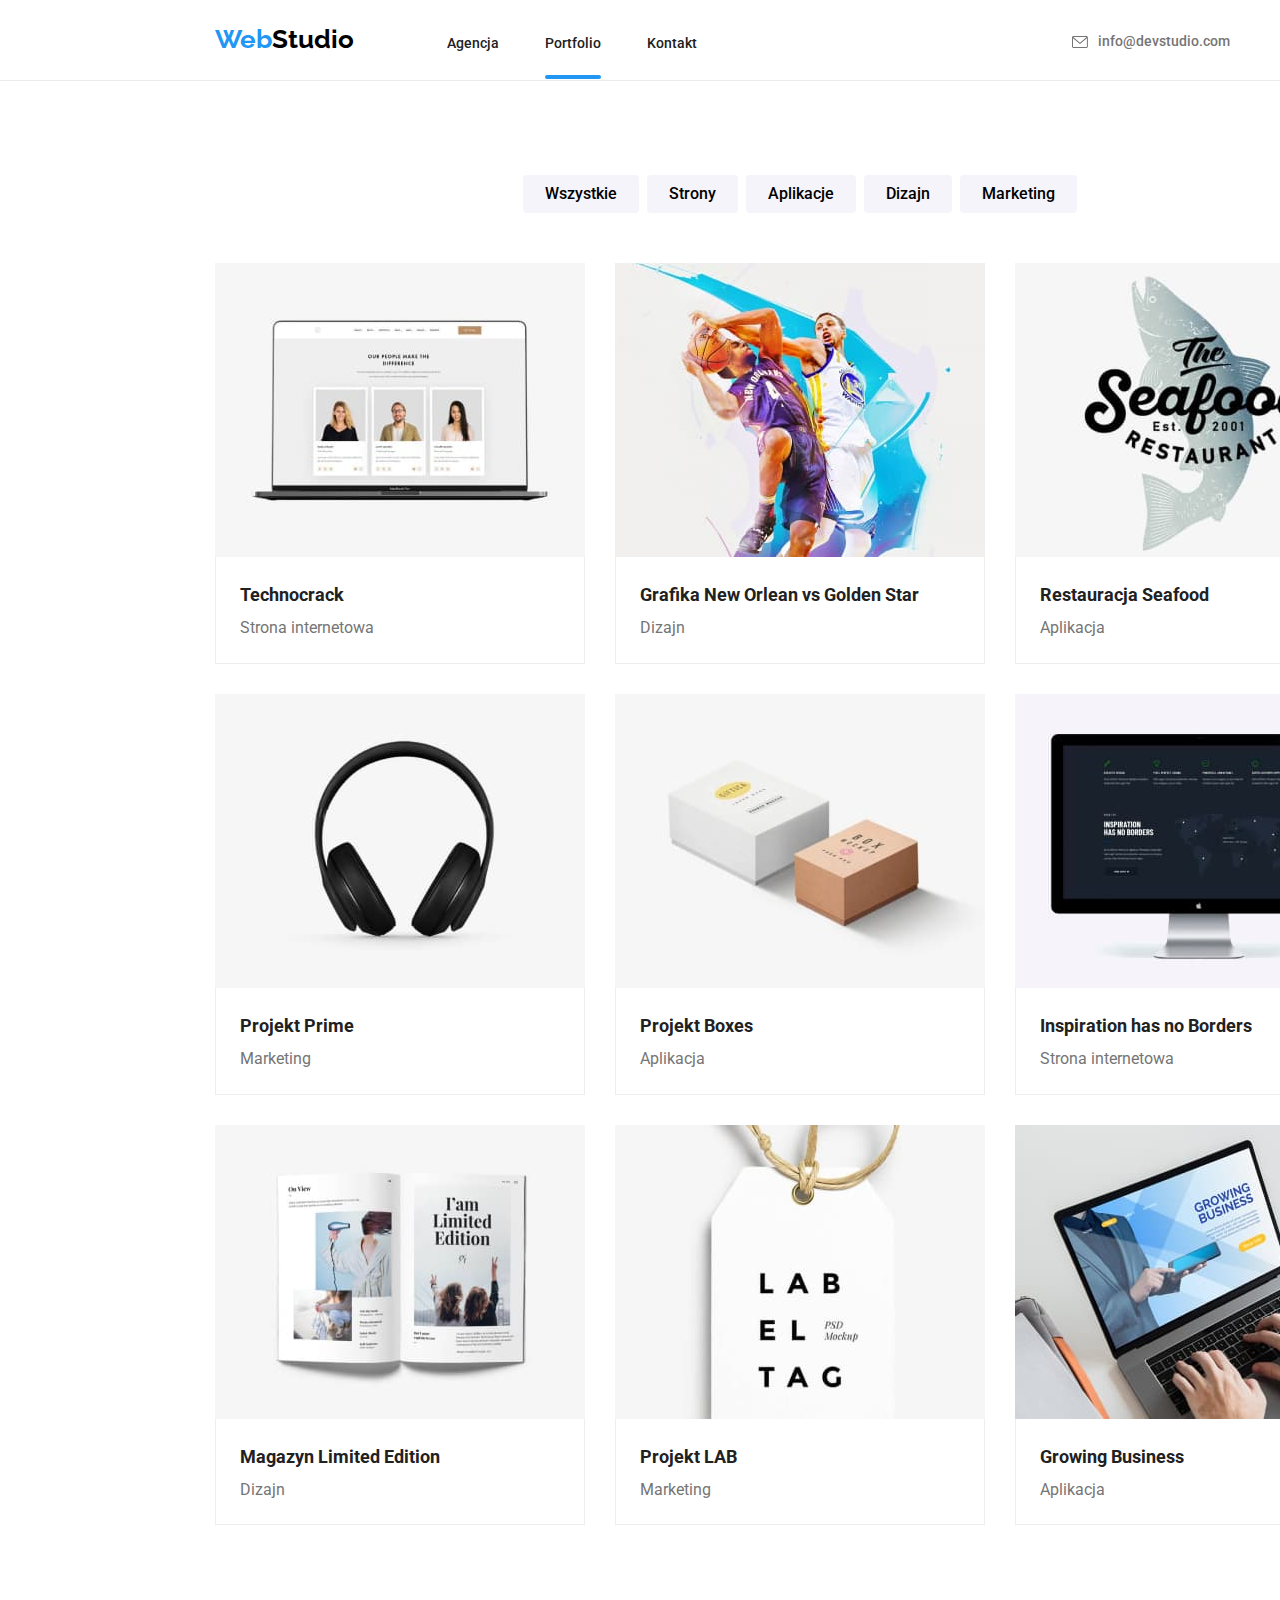
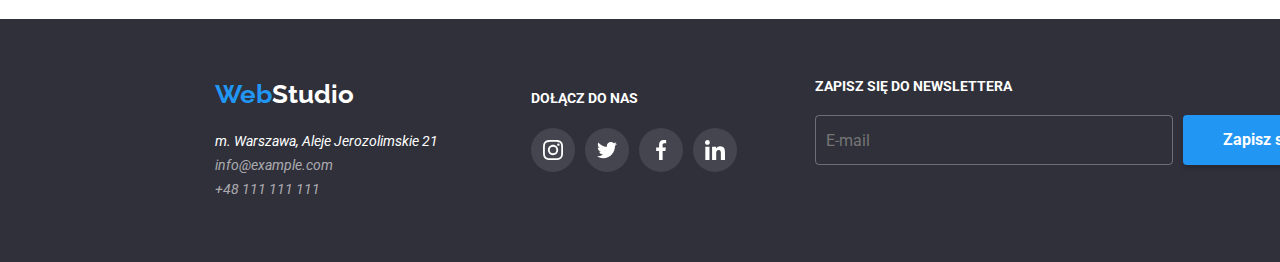
==== portfolio.html @ afbb064e "1" ====
<!DOCTYPE html>
<html lang="pl">
  <head>
    <meta charset="UTF-8" />
    <meta http-equiv="X-UA-Compatible" content="IE=edge" />
    <meta name="viewport" content="width=device-width, initial-scale=1.0" />
    <title>goit-markup-hw-02</title>
    <link rel="stylesheet" href="./css/modern-normalize.css" />
    <link rel="stylesheet" href="./css/styles.css" />
    <link rel="preconnect" href="https://fonts.googleapis.com" />
    <link rel="preconnect" href="https://fonts.gstatic.com" crossorigin />
    <link
      href="https://fonts.googleapis.com/css2?family=Raleway:wght@700&family=Roboto:wght@400;500;700;900&display=swap"
      rel="stylesheet"
    />
  </head>
  <body>
    <header class="header">
      <div class="container header-container">
        <a class="logo-header" href="./index.html"><span class="logo-highlight">Web</span>Studio</a>
        <nav>
          <ul class="navigation-menu">
            <li class="navigation-item"><a class="navigation" href="./index.html">Agencja</a></li>
            <li class="navigation-item">
              <a class="navigation navigation-portfolio" href="./portfolio.html">Portfolio</a>
            </li>
            <li class="navigation-item"><a class="navigation" href="">Kontakt</a></li>
          </ul>
        </nav>

        <a class="contact-header contact-header-1" href="mailto:info@devstudio.com">
          <svg class="icon-envelope-header">
            <use href="./images/icons.svg#icon-envelope"></use>
          </svg>
          info@devstudio.com</a
        >
        <a class="contact-header contact-header-2" href="tel:+48111111111">
          <svg class="icon-smartphone-header">
            <use href="./images/icons.svg#icon-smartphone"></use>
          </svg>
          +48&nbsp;111&nbsp;111&nbsp;111</a
        >
      </div>
    </header>
    <main>
      <section class="section">
        <div class="container">
          <ul class="category-browser-list">
            <li class="category-list-item">
              <button class="list-button" type="button">Wszystkie</button>
            </li>
            <li class="category-list-item">
              <button class="list-button" type="button">Strony</button>
            </li>
            <li class="category-list-item">
              <button class="list-button" type="button">Aplikacje</button>
            </li>
            <li class="category-list-item">
              <button class="list-button" type="button">Dizajn</button>
            </li>
            <li class="category-list-item">
              <button class="list-button" type="button">Marketing</button>
            </li>
          </ul>
          <ul class="category-list">
            <li class="list-item">
              <div class="list-item-box">
                <img src="./images/img-p1.jpg" alt="laptop" width="370" height="294" />
                <div class="list-item-overlay">
                  <p class="list-item-overlay-descryption">
                    Technocrack jest popularną platformą wykorzystywaną do rozpowszechniania
                    koronawirusa. Firmy wykorzystują tę platformę do celów szpiegowskich i ataków na
                    niezabezpieczone serwery konkurencji
                  </p>
                </div>
              </div>
              <div class="category-list-descryption">
                <h2 class="cell-title">Technocrack</h2>
                <span class="category">Strona internetowa</span>
              </div>
            </li>
            <li class="list-item">
              <div class="list-item-box">
                <img
                  src="./images/img-p2.jpg"
                  alt="two basketball players"
                  width="370"
                  height="294"
                />
                <div class="list-item-overlay">
                  <p class="list-item-overlay-descryption">
                    Lorem, ipsum dolor sit amet consectetur adipisicing elit. Hic ex dolor sunt, et
                    iusto quasi. Perferendis, accusantium praesentium, accusamus iste laboriosam
                    obcaecati autem molestiae error omnis voluptate eaque odit id.
                  </p>
                </div>
              </div>
              <div class="category-list-descryption">
                <h2 class="cell-title">Grafika New Orlean vs Golden Star</h2>
                <span class="category">Dizajn</span>
              </div>
            </li>
            <li class="list-item">
              <div class="list-item-box">
                <img
                  src="./images/img-p3.jpg"
                  alt="the seafood restaurant logo"
                  width="370"
                  height="294"
                />
                <div class="list-item-overlay">
                  <p class="list-item-overlay-descryption">
                    Lorem, ipsum dolor sit amet consectetur adipisicing elit. Hic ex dolor sunt, et
                    iusto quasi. Perferendis, accusantium praesentium, accusamus iste laboriosam
                    obcaecati autem molestiae error omnis voluptate eaque odit id.
                  </p>
                </div>
              </div>
              <div class="category-list-descryption">
                <h2 class="cell-title">Restauracja Seafood</h2>
                <span class="category">Aplikacja</span>
              </div>
            </li>
            <li class="list-item">
              <div class="list-item-box">
                <img src="./images/img-p4.jpg" alt="headphones" width="370" height="294" />
                <div class="list-item-overlay">
                  <p class="list-item-overlay-descryption">
                    Lorem, ipsum dolor sit amet consectetur adipisicing elit. Hic ex dolor sunt, et
                    iusto quasi. Perferendis, accusantium praesentium, accusamus iste laboriosam
                    obcaecati autem molestiae error omnis voluptate eaque odit id.
                  </p>
                </div>
              </div>
              <div class="category-list-descryption">
                <h2 class="cell-title">Projekt Prime</h2>
                <span class="category">Marketing</span>
              </div>
            </li>
            <li class="list-item">
              <div class="list-item-box">
                <img src="./images/img-p5.jpg" alt="two boxes" width="370" height="294" />
                <div class="list-item-overlay">
                  <p class="list-item-overlay-descryption">
                    Lorem, ipsum dolor sit amet consectetur adipisicing elit. Hic ex dolor sunt, et
                    iusto quasi. Perferendis, accusantium praesentium, accusamus iste laboriosam
                    obcaecati autem molestiae error omnis voluptate eaque odit id.
                  </p>
                </div>
              </div>
              <div class="category-list-descryption">
                <h2 class="cell-title">Projekt Boxes</h2>
                <span class="category">Aplikacja</span>
              </div>
            </li>
            <li class="list-item">
              <div class="list-item-box">
                <img src="./images/img-p6.jpg" alt="monitor" width="370" height="294" />
                <div class="list-item-overlay">
                  <p class="list-item-overlay-descryption">
                    Lorem, ipsum dolor sit amet consectetur adipisicing elit. Hic ex dolor sunt, et
                    iusto quasi. Perferendis, accusantium praesentium, accusamus iste laboriosam
                    obcaecati autem molestiae error omnis voluptate eaque odit id.
                  </p>
                </div>
              </div>
              <div class="category-list-descryption">
                <h2 class="cell-title">Inspiration has no Borders</h2>
                <span class="category">Strona internetowa</span>
              </div>
            </li>
            <li class="list-item">
              <div class="list-item-box">
                <img src="./images/img-p7.jpg" alt="magazine" width="370" height="294" />
                <div class="list-item-overlay">
                  <p class="list-item-overlay-descryption">
                    Lorem, ipsum dolor sit amet consectetur adipisicing elit. Hic ex dolor sunt, et
                    iusto quasi. Perferendis, accusantium praesentium, accusamus iste laboriosam
                    obcaecati autem molestiae error omnis voluptate eaque odit id.
                  </p>
                </div>
              </div>
              <div class="category-list-descryption">
                <h2 class="cell-title">Magazyn Limited Edition</h2>
                <span class="category">Dizajn</span>
              </div>
            </li>
            <li class="list-item">
              <div class="list-item-box">
                <img src="./images/img-p8.jpg" alt="tag" width="370" height="294" />
                <div class="list-item-overlay">
                  <p class="list-item-overlay-descryption">
                    Lorem, ipsum dolor sit amet consectetur adipisicing elit. Hic ex dolor sunt, et
                    iusto quasi. Perferendis, accusantium praesentium, accusamus iste laboriosam
                    obcaecati autem molestiae error omnis voluptate eaque odit id.
                  </p>
                </div>
              </div>
              <div class="category-list-descryption">
                <h2 class="cell-title">Projekt LAB</h2>
                <span class="category">Marketing</span>
              </div>
            </li>
            <li class="list-item">
              <div class="list-item-box">
                <img src="./images/img-p9.jpg" alt="laptop" width="370" height="294" />
                <div class="list-item-overlay">
                  <p class="list-item-overlay-descryption">
                    Lorem, ipsum dolor sit amet consectetur adipisicing elit. Hic ex dolor sunt, et
                    iusto quasi. Perferendis, accusantium praesentium, accusamus iste laboriosam
                    obcaecati autem molestiae error omnis voluptate eaque odit id.
                  </p>
                </div>
              </div>
              <div class="category-list-descryption">
                <h2 class="cell-title">Growing Business</h2>
                <span class="category">Aplikacja</span>
              </div>
            </li>
          </ul>
        </div>
      </section>
    </main>
    <footer class="footer">
      <div class="container footer-container">
        <div>
          <a class="logo-footer" href="./index.html"
            ><span class="logo-highlight">Web</span>Studio</a
          >
          <address class="footer-address">
            <span class="contact-footer-adress">m. Warszawa, Aleje Jerozolimskie 21</span> <br />
            <a class="contact-footer" href="mailto:info@example.com">info@example.com</a> <br />
            <a class="contact-footer" href="tel:+48111111111">+48 111 111 111</a>
          </address>
        </div>
        <div class="social-media-footer">
          <span class="social-media-title-footer">Dołącz do nas</span>
          <ul class="social-media-team-list-footer">
            <li>
              <svg class="social-media-team-list-instagram-footer">
                <use href="./images/icons.svg#icon-instagram"></use>
              </svg>
            </li>
            <li>
              <svg class="social-media-team-list-twitter-footer">
                <use href="./images/icons.svg#icon-twitter"></use>
              </svg>
            </li>
            <li>
              <svg class="social-media-team-list-facebook-footer">
                <use href="./images/icons.svg#icon-facebook"></use>
              </svg>
            </li>
            <li>
              <svg class="social-media-team-list-linkedin-footer">
                <use href="./images/icons.svg#icon-linkedin"></use>
              </svg>
            </li>
          </ul>
        </div>
        <form class="signup-newsletter-footer" name="signup-newsletter">
          <label for="signup">
            <span class="newsletter-tittle">Zapisz się do newslettera</span>
            <input
              id="signup"
              class="newsletter-input"
              type="email"
              name="email"
              placeholder="E-mail"
            />
          </label>
          <button class="newsletter-button" type="submit">
            Zapisz się
            <svg class="newsletter-send-icon">
              <use href="./images/icons.svg#icon-send"></use>
            </svg>
          </button>
        </form>
      </div>
    </footer>
  </body>
</html>
---- css/styles.css ----
:root {
  --main-color: #212121;
  --background-color: #2f303a;
  --highlight-color: #2196f3;
  --secondary-color: #ffffff;
  --secondary-text-color: #757575;
  --secondary-background-color: #f5f4fa;
  --logo-color: #000000;
  --contact-footer-color: rgba(255, 255, 255, 0.6);
  --icons-color: #afb1b8;
  --icons-background-footer: rgba(255, 255, 255, 0.1);
}

ul {
  list-style-type: none;
  padding: 0;
  margin: 0;
}

body {
  font-family: 'Roboto', sans-serif;
  color: var(--main-color);
  width: 1600px;
  margin: 0 auto;
}

.icon-envelope-header {
  width: 16px;
  height: 12px;
  margin-right: 10px;
}

.icon-smartphone-header {
  width: 10px;
  height: 16px;
  margin-right: 10px;
}

.navigation-menu {
  display: flex;
  width: 254px;
  margin-left: 93px;
}

.navigation-menu > .navigation-item:not(:last-child) {
  margin-right: 46px;
}

.contact-header-1 {
  display: flex;
  align-items: center;
  margin-left: 371px;
  width: 161px;
}

.contact-header-2 {
  display: flex;
  align-items: center;
  margin-left: 50px;
  width: 130px;
}

.header-container {
  display: flex;
  align-items: baseline;
  padding-top: 24px;
  padding-bottom: 25px;
}

.header {
  border-bottom: 1px solid #ececec;
}

.logo-header {
  color: var(--logo-color);
  text-decoration: none;
  font-weight: 700;
  font-size: 26px;
  line-height: 1.19;
  font-family: 'Raleway';
  width: 145px;
  transition-property: color;
  transition-duration: 250ms;
  transition-timing-function: cubic-bezier(0.4, 0, 0.2, 1);
}

.logo-header:hover {
  color: var(--highlight-color);
}

.logo-header:focus {
  color: var(--highlight-color);
}

.logo-footer {
  color: var(--secondary-color);
  text-decoration: none;
  font-weight: 700;
  font-size: 26px;
  line-height: 1.19;
  font-family: 'Raleway';
  transition-property: color;
  transition-duration: 250ms;
  transition-timing-function: cubic-bezier(0.4, 0, 0.2, 1);
}

.newsletter-tittle {
  font-weight: 700;
  font-size: 14px;
  line-height: 1.14;
  color: var(--secondary-color);
  margin-bottom: 20px;
  display: block;
  text-transform: uppercase;
}

.newsletter-button {
  font-weight: 700;
  font-size: 16px;
  line-height: 1.88;
  color: var(--secondary-color);
  width: 200px;
  height: 50px;
  background: var(--highlight-color);
  box-shadow: 0px 4px 4px rgba(0, 0, 0, 0.15);
  border-radius: 4px;
  display: flex;
  margin-left: 10px;
  justify-content: center;
  align-items: center;
  margin-top: 36px;
}

input {
  border: 0;
}

button {
  border: 0;
}

.newsletter-input {
  height: 50px;
  width: 358px;
  border: 1px solid rgba(255, 255, 255, 0.3);
  border-radius: 4px;
  background: none;
  font-weight: 400;
  font-size: 16px;
  line-height: 1.25;
  color: var(--contact-footer-color);
  padding-left: 10px;
}

.newsletter-send-icon {
  width: 24px;
  margin-left: 24px;
  fill: var(--secondary-color);
}

.signup-newsletter-footer {
  margin-left: 78px;
  width: 570px;
  display: flex;
}

.footer-container {
  padding-top: 60px;
  padding-left: 15px;
  padding-bottom: 60px;
  display: flex;
}

.logo-footer:hover {
  color: var(--highlight-color);
}

.logo-footer:focus {
  color: var(--highlight-color);
}

.logo-highlight {
  color: var(--highlight-color);
}

.navigation {
  text-decoration: none;
  font-weight: 500;
  font-size: 14px;
  line-height: 1.14;
  color: var(--main-color);
  transition-property: color;
  transition-duration: 250ms;
  transition-timing-function: cubic-bezier(0.4, 0, 0.2, 1);
}

.navigation:hover {
  color: var(--highlight-color);
}

.navigation:focus {
  color: var(--highlight-color);
}

.contact-header {
  font-weight: 500;
  font-size: 14px;
  line-height: 1.14;
  text-decoration: none;
  color: var(--secondary-text-color);
  fill: var(--secondary-text-color);
  transition-property: color, fill;
  transition-duration: 250ms;
  transition-timing-function: cubic-bezier(0.4, 0, 0.2, 1);
}

.contact-header:hover {
  color: var(--highlight-color);
  fill: var(--highlight-color);
}

.contact-header:focus {
  color: var(--highlight-color);
  fill: var(--highlight-color);
}

.contact-footer {
  font-weight: 400;
  font-size: 14px;
  line-height: 1.71;
  text-decoration: none;
  color: var(--contact-footer-color);
  margin-top: 9px;
  transition-property: color;
  transition-duration: 250ms;
  transition-timing-function: cubic-bezier(0.4, 0, 0.2, 1);
}

.contact-footer:hover {
  color: var(--highlight-color);
}

.contact-footer:focus {
  color: var(--highlight-color);
}

.contact-footer-adress {
  font-size: 14px;
  line-height: 1.71;
  text-decoration: none;
  color: var(--secondary-color);
}

.footer {
  background-color: var(--background-color);
}

.welcome-section {
  background-image: linear-gradient(to right, rgba(47, 48, 58, 0.4), rgba(47, 48, 58, 0.4)),
    url(../images/background-img.jpg);
  background-size: 1600px;
}

.title {
  font-weight: 900;
  font-size: 44px;
  line-height: 1.36;
  color: var(--secondary-color);
  margin: 0 auto;
  width: 696px;
  text-align: center;
}

.title-container {
  padding-top: 106px;
  padding-bottom: 106px;
}

.title-button {
  display: block;
  font-weight: 700;
  font-size: 16px;
  line-height: 1.86;
  cursor: pointer;
  background-color: var(--secondary-background-color);
  border-radius: 4px;
  width: 200px;
  margin: 0 auto;
  margin-top: 30px;
  padding: 10px 42px;
  transition-property: color, background-color;
  transition-duration: 250ms;
  transition-timing-function: cubic-bezier(0.4, 0, 0.2, 1);
}

.title-button:hover {
  background-color: var(--highlight-color);
  color: var(--secondary-color);
}

.title-button:focus {
  background-color: var(--highlight-color);
  color: var(--secondary-color);
}

.list-title {
  font-weight: 700;
  font-size: 14px;
  line-height: 1.14;
}

.list-descryption {
  font-size: 14px;
  line-height: 1.71;
  color: var(--secondary-text-color);
}

.secondary-title {
  font-weight: 700;
  font-size: 36px;
  line-height: 1.17;
  text-align: center;
}

.descryption-title {
  margin: 0 auto;
}

.team-title {
  margin: 0 auto;
}

.descryption-photo-list {
  display: flex;
  margin-top: 50px;
  width: 1170px;
}

.descryption-photo-item {
  width: 370px;
  height: 294px;
  position: relative;
}

.photo-item-tittle {
  font-weight: 700;
  font-size: 14px;
  line-height: 1.14;
  text-transform: uppercase;
  color: var(--secondary-color);
  display: block;
  width: fit-content;
  margin: 0 auto;
}

.descryption-photo-list > .descryption-photo-item:not(:last-child) {
  margin-right: 30px;
}

.photo-item {
  width: 370px;
  height: 70px;
  background-color: rgba(47, 48, 58, 0.8);
  position: absolute;
  bottom: 0px;
  left: 0px;
  padding-top: 27px;
  z-index: 1;
}

.social-media-team-list {
  width: 206px;
  height: 44px;
  margin: 0 auto;
  margin-top: 16px;
  display: flex;
  gap: 10px;
}

.social-media-team-list > li {
  width: 44px;
  height: 44px;
  fill: var(--icons-color);
  border-radius: 50%;
  transition-property: background-color, fill;
  transition-duration: 250ms;
  transition-timing-function: cubic-bezier(0.4, 0, 0.2, 1);
}

.social-media-team-list > li:hover {
  background-color: var(--highlight-color);
  border-radius: 50%;
  fill: var(--secondary-color);
}

.social-media-team-list > li:focus {
  background-color: var(--highlight-color);
  border-radius: 50%;
  fill: var(--secondary-color);
}

.social-media-team-list-instagram {
  width: 20px;
  height: 20px;
  display: block;
  margin: 0 auto;
  margin-top: 12px;
}

.social-media-team-list-twitter {
  width: 20px;
  height: 20px;
  display: block;
  margin: 0 auto;
  margin-top: 12px;
}

.social-media-team-list-facebook {
  width: 20px;
  height: 20px;
  display: block;
  margin: 0 auto;
  margin-top: 12px;
}

.social-media-team-list-linkedin {
  width: 20px;
  height: 20px;
  display: block;
  margin: 0 auto;
  margin-top: 12px;
}

.team-section {
  background-color: var(--secondary-background-color);
}

.team-member {
  background-color: var(--secondary-color);
  box-shadow: 0px 1px 3px rgba(0, 0, 0, 0.12), 0px 1px 1px rgba(0, 0, 0, 0.14),
    0px 2px 1px rgba(0, 0, 0, 0.2);
  border-radius: 0px 0px 4px 4px;
  padding-bottom: 30px;
  width: 270px;
  margin: 0;
}

.team-list > .team-list-item:not(:last-child) {
  margin-right: 30px;
}

.name {
  font-weight: 500;
  font-size: 16px;
  line-height: 1.19;
  margin: 0 auto;
  margin-top: 30px;
  width: 72px;
}

.job {
  font-size: 16px;
  line-height: 1.19;
  color: var(--secondary-text-color);
  margin: 0 auto;
  margin-top: 10px;
  display: block;
  text-align: center;
}

.team-list {
  display: flex;
  margin-top: 50px;
  width: 1170px;
}

.list-button {
  font-weight: 500;
  font-size: 16px;
  line-height: 1.63;
  cursor: pointer;
  background-color: var(--secondary-background-color);
  border-radius: 4px;
  padding: 6px 22px;
  transition-property: color, background-color, box-shadow;
  transition-duration: 250ms;
  transition-timing-function: cubic-bezier(0.4, 0, 0.2, 1);
}

.category-browser-list {
  display: flex;
  justify-content: center;
}

.category-list {
  display: flex;
  flex-wrap: wrap;
  margin-top: 50px;
  gap: 30px;
  width: 1170;
}

p {
  margin: 0;
}

.list-item-box {
  position: relative;
  width: 370px;
  height: 294px;
  overflow: hidden;
}

.list-item-overlay {
  position: absolute;
  top: 0;
  left: 0;
  width: 100%;
  height: 100%;
  padding-top: 49px;
  padding-left: 24px;
  background-color: var(--highlight-color);
  opacity: 0.9;
  transform: translateY(100%);
  transition-property: transform;
  transition-duration: 250ms;
  transition-timing-function: cubic-bezier(0.4, 0, 0.2, 1);
}

.list-item-overlay-descryption {
  font-size: 18px;
  line-height: 1.56;
  color: var(--secondary-color);
  opacity: 1;
}

.list-item:hover .list-item-overlay {
  transform: translateY(0);
}

.category-list > li {
  transition-property: box-shadow;
  transition-duration: 250ms;
  transition-timing-function: cubic-bezier(0.4, 0, 0.2, 1);
}

.category-list > li:hover {
  box-shadow: 0px 1px 1px rgba(0, 0, 0, 0.12), 0px 4px 4px rgba(0, 0, 0, 0.06),
    1px 4px 6px rgba(0, 0, 0, 0.16);
}

.category-list > li:focus {
  box-shadow: 0px 1px 1px rgba(0, 0, 0, 0.12), 0px 4px 4px rgba(0, 0, 0, 0.06),
    1px 4px 6px rgba(0, 0, 0, 0.16);
}

.category-browser-list > .category-list-item:not(:last-child) {
  margin-right: 8px;
}

.list-button:hover {
  background-color: var(--highlight-color);
  color: var(--secondary-color);
  box-shadow: 0px 3px 1px rgba(0, 0, 0, 0.1), 0px 1px 2px rgba(0, 0, 0, 0.08),
    0px 2px 2px rgba(0, 0, 0, 0.12);
}

.list-button:focus {
  background-color: var(--highlight-color);
  color: var(--secondary-color);
  box-shadow: 0px 3px 1px rgba(0, 0, 0, 0.1), 0px 1px 2px rgba(0, 0, 0, 0.08),
    0px 2px 2px rgba(0, 0, 0, 0.12);
}

.cell-title {
  font-weight: 700;
  font-size: 18px;
  line-height: 2;
}

.category-list-descryption {
  padding: 20px 24px;
  border-left: 1px solid #eeeeee;
  border-right: 1px solid #eeeeee;
  border-bottom: 1px solid #eeeeee;
}

.category {
  font-size: 16px;
  line-height: 1.86;
  color: var(--secondary-text-color);
  margin-top: 4px;
}

h2 {
  margin: 0;
  padding: 0;
}

.container {
  width: 1200px;
  margin: 0 auto;
  padding-left: 15px;
  padding-right: 15px;
}

.section {
  padding-top: 94px;
  padding-bottom: 94px;
}

.primary-list {
  display: flex;
  flex-wrap: wrap;
  gap: 30px;
  width: 1170px;
}

.primary-list-item-icons {
  width: 270px;
  height: 120px;
  background: var(--secondary-background-color);
  border-radius: 4px;
  margin-bottom: 30px;
  position: relative;
}

.primary-list-item-icon-antenna {
  width: 65.32px;
  height: 70px;
  position: absolute;
  top: 50%;
  left: 50%;
  transform: translate(-50%, -50%);
}

.primary-list-item-icon-clock {
  width: 66.96px;
  height: 70px;
  position: absolute;
  top: 50%;
  left: 50%;
  transform: translate(-50%, -50%);
}

.primary-list-item-icon-diagram {
  width: 70px;
  height: 70px;
  position: absolute;
  top: 50%;
  left: 50%;
  transform: translate(-50%, -50%);
}

.primary-list-item-icon-astronaut {
  width: 70px;
  height: 70px;
  position: absolute;
  top: 50%;
  left: 50%;
  transform: translate(-50%, -50%);
}

.primary-list-item {
  width: 270px;
}

.footer-address {
  margin-top: 20px;
  width: 246px;
}

.clients-title {
  font-weight: 700;
  font-size: 36px;
  line-height: 1.17;
  text-align: center;
}

.clients-list > li {
  width: 170px;
  height: 92px;
  border: 1px solid var(--icons-color);
  border-radius: 4px;
  fill: var(--icons-color);
}
.clients-list {
  display: flex;
  gap: 30px;
  margin-top: 50px;
  transition-property: fill, border-color;
  transition-duration: 250ms;
  transition-timing-function: cubic-bezier(0.4, 0, 0.2, 1);
}

.clients-list > li:hover {
  fill: var(--highlight-color);
  border-color: var(--highlight-color);
}

.clients-list > li:focus {
  fill: var(--highlight-color);
  border-color: var(--icons-color);
}

.clients-list-item-1 {
  width: 41px;
  height: 46.7px;
  display: block;
  margin: auto;
  margin-top: 24.71px;
}

.clients-list-item-2 {
  width: 40px;
  height: 52px;
  display: block;
  margin: auto;
  margin-top: 20.71px;
}

.clients-list-item-3 {
  width: 43.46px;
  height: 41.18px;
  display: block;
  margin: auto;
  margin-top: 24.7px;
}

.clients-list-item-4 {
  width: 84.44px;
  height: 40.62px;
  display: block;
  margin: auto;
  margin-top: 24.7px;
}

.clients-list-item-5 {
  width: 62.54px;
  height: 45.43px;
  display: block;
  margin: auto;
  margin-top: 22.77px;
}

.clients-list-item-6 {
  width: 93.79px;
  height: 43.93px;
  display: block;
  margin: auto;
  margin-top: 22.77px;
}

.social-media-team-list-footer {
  width: 206px;
  height: 44px;
  margin: 0 auto;
  margin-top: 20px;
  display: flex;
  gap: 10px;
}

.social-media-team-list-footer > li {
  width: 44px;
  height: 44px;
  fill: var(--secondary-color);
  background-color: var(--icons-background-footer);
  border-radius: 50%;
  transition-property: background-color;
  transition-duration: 250ms;
  transition-timing-function: cubic-bezier(0.4, 0, 0.2, 1);
}

.social-media-team-list-footer > li:hover {
  background-color: var(--highlight-color);
}

.social-media-team-list-footer > li:focus {
  background-color: var(--highlight-color);
}

.social-media-team-list-instagram-footer {
  width: 20px;
  height: 20px;
  display: block;
  margin: 0 auto;
  margin-top: 12px;
}

.social-media-team-list-twitter-footer {
  width: 20px;
  height: 20px;
  display: block;
  margin: 0 auto;
  margin-top: 12px;
}

.social-media-team-list-facebook-footer {
  width: 20px;
  height: 20px;
  display: block;
  margin: 0 auto;
  margin-top: 12px;
}

.social-media-team-list-linkedin-footer {
  width: 20px;
  height: 20px;
  display: block;
  margin: 0 auto;
  margin-top: 12px;
}

.social-media-footer {
  width: 206px;
  height: 80px;
  margin-top: 10px;
  margin-left: 70px;
}

.social-media-title-footer {
  font-weight: 700;
  font-size: 14px;
  line-height: 1.14;
  color: var(--secondary-color);
  text-transform: uppercase;
}

.close-btn {
  position: absolute;
  top: 8px;
  right: 8px;
  width: 30px;
  height: 30px;
  background-color: var(--secondary-color);
  border: 1px solid rgba(0, 0, 0, 0.1);
  border-radius: 50%;
  cursor: pointer;
}

.is-hidden {
  opacity: 0;
  visibility: hidden;
  pointer-events: none;
}

.backdrop {
  position: fixed;
  left: 0;
  top: 0;
  width: 100%;
  height: 100%;
  background-color: rgba(0, 0, 0, 0.5);
  z-index: 2;
}

.modal {
  position: absolute;
  top: 50%;
  left: 50%;
  width: 528px;
  min-height: 581px;
  background-color: var(--secondary-color);
  z-index: 2;
  transform: translate(-50%, -50%) scale(1);
  transition-property: transform;
  transition-duration: 1s;
  transition-timing-function: ease;
}

.navigation-index::after {
  content: '';
  color: var(--highlight-color);
  width: 100%;
  height: 4px;
  background-color: var(--highlight-color);
  border-radius: 2px;
  display: block;
  position: absolute;
  bottom: -28px;
}

.navigation {
  position: relative;
}

.navigation-portfolio::after {
  content: '';
  color: var(--highlight-color);
  width: 100%;
  height: 4px;
  background-color: var(--highlight-color);
  border-radius: 2px;
  display: block;
  position: absolute;
  bottom: -28px;
}

.backdrop.is-hidden .modal {
  transform: translate(-50%, -50%) scale(0.4);
}

.modal-form {
  display: flex;
  flex-direction: column;
  margin-top: 12px;
  margin-left: 40px;
  margin-right: 40px;
  justify-content: center;
}

.modal-tittle {
  font-weight: 700;
  font-size: 20px;
  line-height: 1.15;
  text-align: center;
  margin-top: 40px;
}

.modal-form-input {
  width: 448px;
  height: 40px;
  border: 1px solid rgba(33, 33, 33, 0.2);
  border-radius: 4px;
  margin-top: 4px;
  padding-left: 42px;
  transition-property: border-color;
  transition-duration: 250ms;
  transition-timing-function: cubic-bezier(0.4, 0, 0.2, 1);
}

.modal-form-textarea {
  width: 448px;
  height: 120px;
  border: 1px solid rgba(33, 33, 33, 0.2);
  border-radius: 4px;
  color: rgba(117, 117, 117, 0.5);
  margin-top: 4px;
  padding: 12px 16px;
  resize: none;
  transition-property: border-color;
  transition-duration: 250ms;
  transition-timing-function: cubic-bezier(0.4, 0, 0.2, 1);
}

.modal-form-label:not(:first-child) {
  margin-top: 10px;
}

.modal-form-label {
  font-weight: 400;
  font-size: 12px;
  line-height: 1.17;
  color: var(--secondary-text-color);
}

.modal-form-checkbox {
  width: 16px;
  height: 15px;
  opacity: 0;
  position: absolute;
  left: 25px;
  z-index: 1;
}

.modal-form-checkbox-box {
  display: flex;
  align-items: center;
  justify-content: center;
  margin-top: 20px;
  position: relative;
}

.modal-form-label-checkbox {
  font-size: 14px;
  line-height: 1.7;
  color: var(--secondary-text-color);
  margin-left: 8px;
}

.temrs-highlight {
  color: var(--highlight-color);
  text-decoration: underline;
}

.modal-form > button {
  width: 200px;
  height: 50px;
  box-shadow: 0px 4px 4px rgba(0, 0, 0, 0.15);
  border-radius: 4px;
  background: var(--highlight-color);
  font-weight: 700;
  font-size: 16px;
  line-height: 1.89;
  color: var(--secondary-color);
  margin: 0 auto;
  margin-top: 30px;
}

.modal-form-icon-user {
  width: 12px;
  height: 12px;
  position: absolute;
  bottom: 14px;
  left: 15px;
  transition-property: fill;
  transition-duration: 250ms;
  transition-timing-function: cubic-bezier(0.4, 0, 0.2, 1);
}

.modal-form-icon-phone {
  width: 13px;
  height: 13px;
  position: absolute;
  bottom: 13.74px;
  left: 14.27px;
  transition-property: fill;
  transition-duration: 250ms;
  transition-timing-function: cubic-bezier(0.4, 0, 0.2, 1);
}

.modal-form-icon-mail {
  width: 15px;
  height: 12px;
  position: absolute;
  bottom: 14px;
  left: 13.5px;
  transition-property: fill;
  transition-duration: 250ms;
  transition-timing-function: cubic-bezier(0.4, 0, 0.2, 1);
}

.modal-form-box {
  position: relative;
}

.modal-form > label {
  position: relative;
}

.modal-form-box:focus-within {
  fill: var(--highlight-color);
}

.modal-form-input:focus {
  border-color: var(--highlight-color);
}

.modal-form-box:hover {
  fill: var(--highlight-color);
}

.modal-form-input:hover {
  border-color: var(--highlight-color);
}

.modal-form-textarea:hover {
  border-color: var(--highlight-color);
}

.modal-form-textarea:focus {
  border-color: var(--highlight-color);
}

.modal-form-icon-check {
  width: 11px;
  height: 8px;
  position: absolute;
  top: 2px;
  left: 1px;
  stroke: var(--secondary-color);
  stroke-width: 0.2px;
}

.modal-form-icon-checkbox {
  width: 16px;
  height: 15px;
  border: 2px solid var(--main-color);
  border-radius: 1px;
  position: relative;
}

.modal-form-checkbox:checked + .modal-form-icon-checkbox {
  background-color: var(--highlight-color);
  border-color: var(--highlight-color);
}
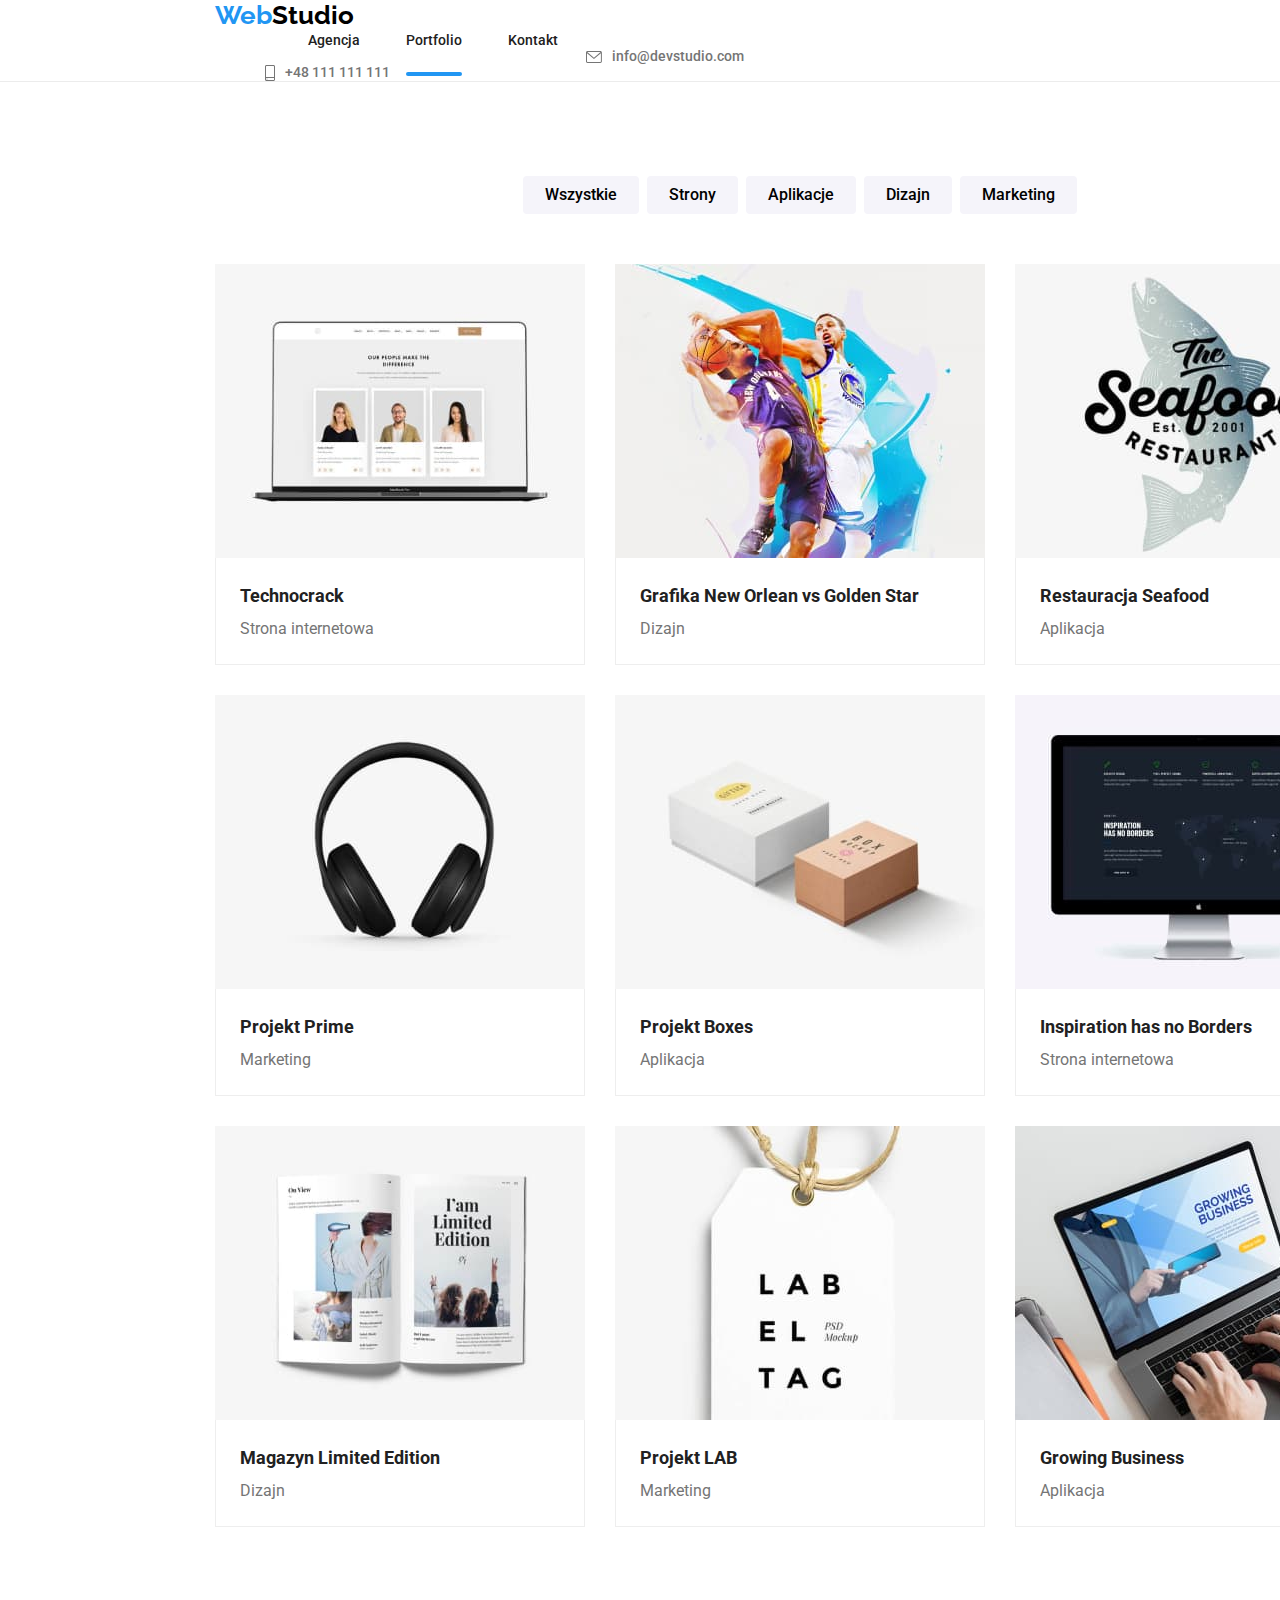
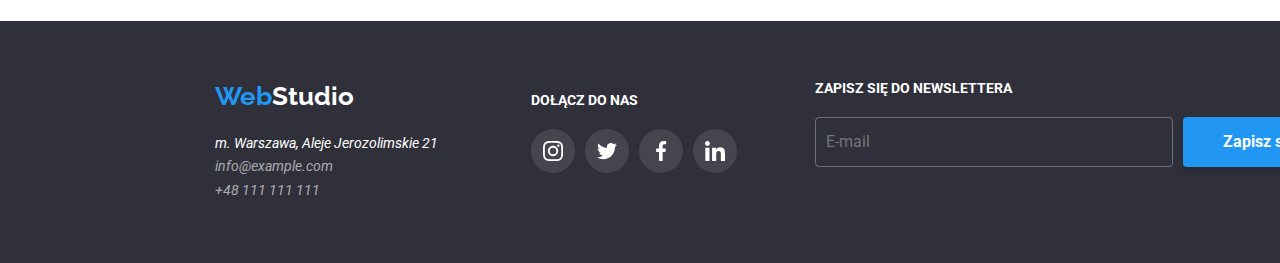
==== commit 26ae06bf: "index-BEM" ====
--- a/portfolio.html
+++ b/portfolio.html
@@ -16,26 +16,34 @@
   </head>
   <body>
     <header class="header">
-      <div class="container header-container">
-        <a class="logo-header" href="./index.html"><span class="logo-highlight">Web</span>Studio</a>
+      <div class="container header_container">
+        <a class="logo logo--header" href="./index.html"
+          ><span class="logo_highlight">Web</span>Studio</a
+        >
         <nav>
-          <ul class="navigation-menu">
-            <li class="navigation-item"><a class="navigation" href="./index.html">Agencja</a></li>
-            <li class="navigation-item">
-              <a class="navigation navigation-portfolio" href="./portfolio.html">Portfolio</a>
-            </li>
-            <li class="navigation-item"><a class="navigation" href="">Kontakt</a></li>
+          <ul class="navigation">
+            <li class="navigation_item">
+              <a class="navigation_link" href="./index.html">Agencja</a>
+            </li>
+            <li class="navigation_item">
+              <a class="navigation_link navigation_link--portfolio" href="./portfolio.html"
+                >Portfolio</a
+              >
+            </li>
+            <li class="navigation_item">
+              <a class="navigation_link" href="">Kontakt</a>
+            </li>
           </ul>
         </nav>
 
-        <a class="contact-header contact-header-1" href="mailto:info@devstudio.com">
-          <svg class="icon-envelope-header">
+        <a class="contact-header contact-header--mail" href="mailto:info@devstudio.com">
+          <svg class="contact-header_icon-envelope">
             <use href="./images/icons.svg#icon-envelope"></use>
           </svg>
           info@devstudio.com</a
         >
-        <a class="contact-header contact-header-2" href="tel:+48111111111">
-          <svg class="icon-smartphone-header">
+        <a class="contact-header contact-header--tel" href="tel:+48111111111">
+          <svg class="contact-header_icon-smartphone">
             <use href="./images/icons.svg#icon-smartphone"></use>
           </svg>
           +48&nbsp;111&nbsp;111&nbsp;111</a
@@ -224,54 +232,54 @@
     <footer class="footer">
       <div class="container footer-container">
         <div>
-          <a class="logo-footer" href="./index.html"
-            ><span class="logo-highlight">Web</span>Studio</a
+          <a class="logo logo--footer" href="./index.html"
+            ><span class="logo_highlight">Web</span>Studio</a
           >
-          <address class="footer-address">
-            <span class="contact-footer-adress">m. Warszawa, Aleje Jerozolimskie 21</span> <br />
-            <a class="contact-footer" href="mailto:info@example.com">info@example.com</a> <br />
-            <a class="contact-footer" href="tel:+48111111111">+48 111 111 111</a>
+          <address class="address">
+            <span class="address_place">m. Warszawa, Aleje Jerozolimskie 21</span> <br />
+            <a class="address_contact" href="mailto:info@example.com">info@example.com</a> <br />
+            <a class="address_contact" href="tel:+48111111111">+48 111 111 111</a>
           </address>
         </div>
         <div class="social-media-footer">
-          <span class="social-media-title-footer">Dołącz do nas</span>
-          <ul class="social-media-team-list-footer">
-            <li>
-              <svg class="social-media-team-list-instagram-footer">
+          <span class="social-media-footer_title">Dołącz do nas</span>
+          <ul class="social-media-footer_list">
+            <li>
+              <svg class="social-media-icon">
                 <use href="./images/icons.svg#icon-instagram"></use>
               </svg>
             </li>
             <li>
-              <svg class="social-media-team-list-twitter-footer">
+              <svg class="social-media-icon">
                 <use href="./images/icons.svg#icon-twitter"></use>
               </svg>
             </li>
             <li>
-              <svg class="social-media-team-list-facebook-footer">
+              <svg class="social-media-icon">
                 <use href="./images/icons.svg#icon-facebook"></use>
               </svg>
             </li>
             <li>
-              <svg class="social-media-team-list-linkedin-footer">
+              <svg class="social-media-icon">
                 <use href="./images/icons.svg#icon-linkedin"></use>
               </svg>
             </li>
           </ul>
         </div>
-        <form class="signup-newsletter-footer" name="signup-newsletter">
+        <form class="newsletter" name="signup-newsletter">
           <label for="signup">
-            <span class="newsletter-tittle">Zapisz się do newslettera</span>
+            <span class="newsletter_tittle">Zapisz się do newslettera</span>
             <input
               id="signup"
-              class="newsletter-input"
+              class="newsletter_input"
               type="email"
               name="email"
               placeholder="E-mail"
             />
           </label>
-          <button class="newsletter-button" type="submit">
+          <button class="newsletter_button" type="submit">
             Zapisz się
-            <svg class="newsletter-send-icon">
+            <svg class="newsletter_icon">
               <use href="./images/icons.svg#icon-send"></use>
             </svg>
           </button>
--- a/css/styles.css
+++ b/css/styles.css
@@ -11,53 +11,45 @@
   --icons-background-footer: rgba(255, 255, 255, 0.1);
 }
 
+body {
+  font-family: 'Roboto', sans-serif;
+  color: var(--main-color);
+  width: 1600px;
+  margin: 0 auto;
+}
+
+p {
+  margin: 0;
+}
+
+h2 {
+  margin: 0;
+  padding: 0;
+}
+
 ul {
   list-style-type: none;
   padding: 0;
   margin: 0;
 }
 
-body {
-  font-family: 'Roboto', sans-serif;
-  color: var(--main-color);
-  width: 1600px;
-  margin: 0 auto;
-}
-
-.icon-envelope-header {
-  width: 16px;
-  height: 12px;
-  margin-right: 10px;
-}
-
-.icon-smartphone-header {
-  width: 10px;
-  height: 16px;
-  margin-right: 10px;
-}
-
-.navigation-menu {
-  display: flex;
-  width: 254px;
-  margin-left: 93px;
-}
-
-.navigation-menu > .navigation-item:not(:last-child) {
-  margin-right: 46px;
-}
-
-.contact-header-1 {
-  display: flex;
-  align-items: center;
-  margin-left: 371px;
-  width: 161px;
-}
-
-.contact-header-2 {
-  display: flex;
-  align-items: center;
-  margin-left: 50px;
-  width: 130px;
+button {
+  border: 0;
+}
+
+input {
+  border: 0;
+}
+
+.header {
+  border-bottom: 1px solid #ececec;
+}
+
+.container {
+  width: 1200px;
+  margin: 0 auto;
+  padding-left: 15px;
+  padding-right: 15px;
 }
 
 .header-container {
@@ -67,33 +59,7 @@
   padding-bottom: 25px;
 }
 
-.header {
-  border-bottom: 1px solid #ececec;
-}
-
-.logo-header {
-  color: var(--logo-color);
-  text-decoration: none;
-  font-weight: 700;
-  font-size: 26px;
-  line-height: 1.19;
-  font-family: 'Raleway';
-  width: 145px;
-  transition-property: color;
-  transition-duration: 250ms;
-  transition-timing-function: cubic-bezier(0.4, 0, 0.2, 1);
-}
-
-.logo-header:hover {
-  color: var(--highlight-color);
-}
-
-.logo-header:focus {
-  color: var(--highlight-color);
-}
-
-.logo-footer {
-  color: var(--secondary-color);
+.logo {
   text-decoration: none;
   font-weight: 700;
   font-size: 26px;
@@ -104,7 +70,513 @@
   transition-timing-function: cubic-bezier(0.4, 0, 0.2, 1);
 }
 
-.newsletter-tittle {
+.logo:hover {
+  color: var(--highlight-color);
+}
+
+.logo:focus {
+  color: var(--highlight-color);
+}
+
+.logo--header {
+  color: var(--logo-color);
+  width: 145px;
+}
+
+.logo_highlight {
+  color: var(--highlight-color);
+}
+
+.navigation {
+  display: flex;
+  width: 254px;
+  margin-left: 93px;
+}
+
+.navigation > li:not(:last-child) {
+  margin-right: 46px;
+}
+
+.navigation_link {
+  text-decoration: none;
+  font-weight: 500;
+  font-size: 14px;
+  line-height: 1.14;
+  color: var(--main-color);
+  transition-property: color;
+  transition-duration: 250ms;
+  transition-timing-function: cubic-bezier(0.4, 0, 0.2, 1);
+  position: relative;
+}
+
+.navigation_link:hover {
+  color: var(--highlight-color);
+}
+
+.navigation_link:focus {
+  color: var(--highlight-color);
+}
+
+.navigation_link--index::after {
+  content: '';
+  color: var(--highlight-color);
+  width: 100%;
+  height: 4px;
+  background-color: var(--highlight-color);
+  border-radius: 2px;
+  display: block;
+  position: absolute;
+  bottom: -28px;
+}
+
+.contact-header {
+  display: flex;
+  align-items: center;
+  font-weight: 500;
+  font-size: 14px;
+  line-height: 1.14;
+  text-decoration: none;
+  color: var(--secondary-text-color);
+  fill: var(--secondary-text-color);
+  transition-property: color, fill;
+  transition-duration: 250ms;
+  transition-timing-function: cubic-bezier(0.4, 0, 0.2, 1);
+}
+
+.contact-header:hover {
+  color: var(--highlight-color);
+  fill: var(--highlight-color);
+}
+
+.contact-header:focus {
+  color: var(--highlight-color);
+  fill: var(--highlight-color);
+}
+
+.contact-header--mail {
+  margin-left: 371px;
+  width: 161px;
+}
+
+.contact-header_icon-envelope {
+  width: 16px;
+  height: 12px;
+  margin-right: 10px;
+}
+
+.contact-header--tel {
+  margin-left: 50px;
+  width: 130px;
+}
+
+.contact-header_icon-smartphone {
+  width: 10px;
+  height: 16px;
+  margin-right: 10px;
+}
+
+.section {
+  padding-top: 94px;
+  padding-bottom: 94px;
+}
+
+.welcome-section {
+  background-image: linear-gradient(to right, rgba(47, 48, 58, 0.4), rgba(47, 48, 58, 0.4)),
+    url(../images/background-img.jpg);
+  background-size: 1600px;
+}
+
+.title-container {
+  padding-top: 106px;
+  padding-bottom: 106px;
+}
+
+.title {
+  font-weight: 900;
+  font-size: 44px;
+  line-height: 1.36;
+  color: var(--secondary-color);
+  margin: 0 auto;
+  width: 696px;
+  text-align: center;
+}
+
+.title_button {
+  display: block;
+  font-weight: 700;
+  font-size: 16px;
+  line-height: 1.86;
+  cursor: pointer;
+  background-color: var(--secondary-background-color);
+  border-radius: 4px;
+  width: 200px;
+  margin: 0 auto;
+  margin-top: 30px;
+  padding: 10px 42px;
+  transition-property: color, background-color;
+  transition-duration: 250ms;
+  transition-timing-function: cubic-bezier(0.4, 0, 0.2, 1);
+}
+
+.title_button:hover {
+  background-color: var(--highlight-color);
+  color: var(--secondary-color);
+}
+
+.title_button:focus {
+  background-color: var(--highlight-color);
+  color: var(--secondary-color);
+}
+
+.lorem-ispum-list {
+  display: flex;
+  flex-wrap: wrap;
+  gap: 30px;
+  width: 1170px;
+}
+
+.lorem-ispum-list > li {
+  width: 270px;
+}
+
+.lorem-ispum-list_icon {
+  width: 270px;
+  height: 120px;
+  background: var(--secondary-background-color);
+  border-radius: 4px;
+  margin-bottom: 30px;
+  position: relative;
+}
+
+.lorem-ispum-list_icon > svg {
+  position: absolute;
+  top: 50%;
+  left: 50%;
+  transform: translate(-50%, -50%);
+}
+
+.lorem-ispum-list_icon--antenna {
+  width: 65.32px;
+  height: 70px;
+}
+
+.lorem-ispum-list_icon--clock {
+  width: 66.96px;
+  height: 70px;
+}
+
+.lorem-ispum-list_icon--diagram {
+  width: 70px;
+  height: 70px;
+}
+
+.lorem-ispum-list_icon--astronaut {
+  width: 70px;
+  height: 70px;
+}
+
+.lorem-ispum-list_title {
+  font-weight: 700;
+  font-size: 14px;
+  line-height: 1.14;
+}
+
+.lorem-ispum-list_descryption {
+  font-size: 14px;
+  line-height: 1.71;
+  color: var(--secondary-text-color);
+}
+
+.secondary-title {
+  font-weight: 700;
+  font-size: 36px;
+  line-height: 1.17;
+  text-align: center;
+  margin: 0 auto;
+}
+
+.offer-list {
+  display: flex;
+  margin-top: 50px;
+  width: 1170px;
+}
+
+.offer-list > li {
+  width: 370px;
+  height: 294px;
+  position: relative;
+}
+
+.offer-list > li:not(:last-child) {
+  margin-right: 30px;
+}
+
+.offer-list_box {
+  width: 370px;
+  height: 70px;
+  background-color: rgba(47, 48, 58, 0.8);
+  position: absolute;
+  bottom: 0px;
+  left: 0px;
+  padding-top: 27px;
+  z-index: 1;
+}
+
+.offer-list_title {
+  font-weight: 700;
+  font-size: 14px;
+  line-height: 1.14;
+  text-transform: uppercase;
+  color: var(--secondary-color);
+  display: block;
+  width: fit-content;
+  margin: 0 auto;
+}
+
+.team-section {
+  background-color: var(--secondary-background-color);
+}
+
+.team-list {
+  display: flex;
+  margin-top: 50px;
+  width: 1170px;
+}
+
+.team-list > li:not(:last-child) {
+  margin-right: 30px;
+}
+
+.team-list_member {
+  background-color: var(--secondary-color);
+  box-shadow: 0px 1px 3px rgba(0, 0, 0, 0.12), 0px 1px 1px rgba(0, 0, 0, 0.14),
+    0px 2px 1px rgba(0, 0, 0, 0.2);
+  border-radius: 0px 0px 4px 4px;
+  padding-bottom: 30px;
+  width: 270px;
+  margin: 0;
+}
+
+.team-list_name {
+  font-weight: 500;
+  font-size: 16px;
+  line-height: 1.19;
+  margin: 0 auto;
+  margin-top: 30px;
+  width: 72px;
+}
+
+.team-list_job {
+  font-size: 16px;
+  line-height: 1.19;
+  color: var(--secondary-text-color);
+  margin: 0 auto;
+  margin-top: 10px;
+  display: block;
+  text-align: center;
+}
+
+.team-list_media {
+  width: 206px;
+  height: 44px;
+  margin: 0 auto;
+  margin-top: 16px;
+  display: flex;
+  gap: 10px;
+}
+
+.team-list_media > li {
+  width: 44px;
+  height: 44px;
+  fill: var(--icons-color);
+  border-radius: 50%;
+  transition-property: background-color, fill;
+  transition-duration: 250ms;
+  transition-timing-function: cubic-bezier(0.4, 0, 0.2, 1);
+}
+
+.team-list_media > li:hover {
+  background-color: var(--highlight-color);
+  border-radius: 50%;
+  fill: var(--secondary-color);
+}
+
+.team-list_media > li:focus {
+  background-color: var(--highlight-color);
+  border-radius: 50%;
+  fill: var(--secondary-color);
+}
+
+.social-media-icon {
+  width: 20px;
+  height: 20px;
+  display: block;
+  margin: 0 auto;
+  margin-top: 12px;
+}
+
+.clients-list {
+  display: flex;
+  gap: 30px;
+  margin-top: 50px;
+  transition-property: fill, border-color;
+  transition-duration: 250ms;
+  transition-timing-function: cubic-bezier(0.4, 0, 0.2, 1);
+}
+
+.clients-list > li {
+  width: 170px;
+  height: 92px;
+  border: 1px solid var(--icons-color);
+  border-radius: 4px;
+  fill: var(--icons-color);
+  position: relative;
+}
+
+.clients-list > li:hover {
+  fill: var(--highlight-color);
+  border-color: var(--highlight-color);
+}
+
+.clients-list > li:focus {
+  fill: var(--highlight-color);
+  border-color: var(--icons-color);
+}
+
+.clients-list_item {
+  position: absolute;
+  left: 50%;
+  top: 50%;
+  transform: translate(-50%, -50%);
+}
+
+.clients-list_item--company1 {
+  width: 41px;
+  height: 46.7px;
+}
+
+.clients-list_item--company2 {
+  width: 40px;
+  height: 52px;
+}
+
+.clients-list_item--company3 {
+  width: 43.46px;
+  height: 41.18px;
+}
+
+.clients-list_item--company4 {
+  width: 84.44px;
+  height: 40.62px;
+}
+
+.clients-list_item--company5 {
+  width: 62.54px;
+  height: 45.43px;
+}
+
+.clients-list_item--company6 {
+  width: 93.79px;
+  height: 43.93px;
+}
+
+.footer {
+  background-color: var(--background-color);
+}
+
+.footer-container {
+  padding-top: 60px;
+  padding-left: 15px;
+  padding-bottom: 60px;
+  display: flex;
+}
+
+.logo--footer {
+  color: var(--secondary-color);
+}
+
+.address {
+  margin-top: 20px;
+  width: 246px;
+}
+
+.address_place {
+  font-size: 14px;
+  line-height: 1.71;
+  text-decoration: none;
+  color: var(--secondary-color);
+}
+
+.address_contact {
+  font-weight: 400;
+  font-size: 14px;
+  line-height: 1.71;
+  text-decoration: none;
+  color: var(--contact-footer-color);
+  margin-top: 9px;
+  transition-property: color;
+  transition-duration: 250ms;
+  transition-timing-function: cubic-bezier(0.4, 0, 0.2, 1);
+}
+
+.address_contact:hover {
+  color: var(--highlight-color);
+}
+
+.address_contact:focus {
+  color: var(--highlight-color);
+}
+
+.social-media-footer {
+  width: 206px;
+  height: 80px;
+  margin-top: 10px;
+  margin-left: 70px;
+}
+
+.social-media-footer_title {
+  font-weight: 700;
+  font-size: 14px;
+  line-height: 1.14;
+  color: var(--secondary-color);
+  text-transform: uppercase;
+}
+
+.social-media-footer_list {
+  width: 206px;
+  height: 44px;
+  margin: 0 auto;
+  margin-top: 20px;
+  display: flex;
+  gap: 10px;
+}
+
+.social-media-footer_list > li {
+  width: 44px;
+  height: 44px;
+  fill: var(--secondary-color);
+  background-color: var(--icons-background-footer);
+  border-radius: 50%;
+  transition-property: background-color;
+  transition-duration: 250ms;
+  transition-timing-function: cubic-bezier(0.4, 0, 0.2, 1);
+}
+
+.social-media-footer_list > li:hover {
+  background-color: var(--highlight-color);
+}
+
+.social-media-footer_list > li:focus {
+  background-color: var(--highlight-color);
+}
+
+.newsletter {
+  margin-left: 78px;
+  width: 570px;
+  display: flex;
+}
+
+.newsletter_tittle {
   font-weight: 700;
   font-size: 14px;
   line-height: 1.14;
@@ -114,32 +586,7 @@
   text-transform: uppercase;
 }
 
-.newsletter-button {
-  font-weight: 700;
-  font-size: 16px;
-  line-height: 1.88;
-  color: var(--secondary-color);
-  width: 200px;
-  height: 50px;
-  background: var(--highlight-color);
-  box-shadow: 0px 4px 4px rgba(0, 0, 0, 0.15);
-  border-radius: 4px;
-  display: flex;
-  margin-left: 10px;
-  justify-content: center;
-  align-items: center;
-  margin-top: 36px;
-}
-
-input {
-  border: 0;
-}
-
-button {
-  border: 0;
-}
-
-.newsletter-input {
+.newsletter_input {
   height: 50px;
   width: 358px;
   border: 1px solid rgba(255, 255, 255, 0.3);
@@ -152,696 +599,27 @@
   padding-left: 10px;
 }
 
-.newsletter-send-icon {
+.newsletter_button {
+  font-weight: 700;
+  font-size: 16px;
+  line-height: 1.88;
+  color: var(--secondary-color);
+  width: 200px;
+  height: 50px;
+  background: var(--highlight-color);
+  box-shadow: 0px 4px 4px rgba(0, 0, 0, 0.15);
+  border-radius: 4px;
+  display: flex;
+  margin-left: 10px;
+  justify-content: center;
+  align-items: center;
+  margin-top: 36px;
+}
+
+.newsletter_icon {
   width: 24px;
   margin-left: 24px;
   fill: var(--secondary-color);
-}
-
-.signup-newsletter-footer {
-  margin-left: 78px;
-  width: 570px;
-  display: flex;
-}
-
-.footer-container {
-  padding-top: 60px;
-  padding-left: 15px;
-  padding-bottom: 60px;
-  display: flex;
-}
-
-.logo-footer:hover {
-  color: var(--highlight-color);
-}
-
-.logo-footer:focus {
-  color: var(--highlight-color);
-}
-
-.logo-highlight {
-  color: var(--highlight-color);
-}
-
-.navigation {
-  text-decoration: none;
-  font-weight: 500;
-  font-size: 14px;
-  line-height: 1.14;
-  color: var(--main-color);
-  transition-property: color;
-  transition-duration: 250ms;
-  transition-timing-function: cubic-bezier(0.4, 0, 0.2, 1);
-}
-
-.navigation:hover {
-  color: var(--highlight-color);
-}
-
-.navigation:focus {
-  color: var(--highlight-color);
-}
-
-.contact-header {
-  font-weight: 500;
-  font-size: 14px;
-  line-height: 1.14;
-  text-decoration: none;
-  color: var(--secondary-text-color);
-  fill: var(--secondary-text-color);
-  transition-property: color, fill;
-  transition-duration: 250ms;
-  transition-timing-function: cubic-bezier(0.4, 0, 0.2, 1);
-}
-
-.contact-header:hover {
-  color: var(--highlight-color);
-  fill: var(--highlight-color);
-}
-
-.contact-header:focus {
-  color: var(--highlight-color);
-  fill: var(--highlight-color);
-}
-
-.contact-footer {
-  font-weight: 400;
-  font-size: 14px;
-  line-height: 1.71;
-  text-decoration: none;
-  color: var(--contact-footer-color);
-  margin-top: 9px;
-  transition-property: color;
-  transition-duration: 250ms;
-  transition-timing-function: cubic-bezier(0.4, 0, 0.2, 1);
-}
-
-.contact-footer:hover {
-  color: var(--highlight-color);
-}
-
-.contact-footer:focus {
-  color: var(--highlight-color);
-}
-
-.contact-footer-adress {
-  font-size: 14px;
-  line-height: 1.71;
-  text-decoration: none;
-  color: var(--secondary-color);
-}
-
-.footer {
-  background-color: var(--background-color);
-}
-
-.welcome-section {
-  background-image: linear-gradient(to right, rgba(47, 48, 58, 0.4), rgba(47, 48, 58, 0.4)),
-    url(../images/background-img.jpg);
-  background-size: 1600px;
-}
-
-.title {
-  font-weight: 900;
-  font-size: 44px;
-  line-height: 1.36;
-  color: var(--secondary-color);
-  margin: 0 auto;
-  width: 696px;
-  text-align: center;
-}
-
-.title-container {
-  padding-top: 106px;
-  padding-bottom: 106px;
-}
-
-.title-button {
-  display: block;
-  font-weight: 700;
-  font-size: 16px;
-  line-height: 1.86;
-  cursor: pointer;
-  background-color: var(--secondary-background-color);
-  border-radius: 4px;
-  width: 200px;
-  margin: 0 auto;
-  margin-top: 30px;
-  padding: 10px 42px;
-  transition-property: color, background-color;
-  transition-duration: 250ms;
-  transition-timing-function: cubic-bezier(0.4, 0, 0.2, 1);
-}
-
-.title-button:hover {
-  background-color: var(--highlight-color);
-  color: var(--secondary-color);
-}
-
-.title-button:focus {
-  background-color: var(--highlight-color);
-  color: var(--secondary-color);
-}
-
-.list-title {
-  font-weight: 700;
-  font-size: 14px;
-  line-height: 1.14;
-}
-
-.list-descryption {
-  font-size: 14px;
-  line-height: 1.71;
-  color: var(--secondary-text-color);
-}
-
-.secondary-title {
-  font-weight: 700;
-  font-size: 36px;
-  line-height: 1.17;
-  text-align: center;
-}
-
-.descryption-title {
-  margin: 0 auto;
-}
-
-.team-title {
-  margin: 0 auto;
-}
-
-.descryption-photo-list {
-  display: flex;
-  margin-top: 50px;
-  width: 1170px;
-}
-
-.descryption-photo-item {
-  width: 370px;
-  height: 294px;
-  position: relative;
-}
-
-.photo-item-tittle {
-  font-weight: 700;
-  font-size: 14px;
-  line-height: 1.14;
-  text-transform: uppercase;
-  color: var(--secondary-color);
-  display: block;
-  width: fit-content;
-  margin: 0 auto;
-}
-
-.descryption-photo-list > .descryption-photo-item:not(:last-child) {
-  margin-right: 30px;
-}
-
-.photo-item {
-  width: 370px;
-  height: 70px;
-  background-color: rgba(47, 48, 58, 0.8);
-  position: absolute;
-  bottom: 0px;
-  left: 0px;
-  padding-top: 27px;
-  z-index: 1;
-}
-
-.social-media-team-list {
-  width: 206px;
-  height: 44px;
-  margin: 0 auto;
-  margin-top: 16px;
-  display: flex;
-  gap: 10px;
-}
-
-.social-media-team-list > li {
-  width: 44px;
-  height: 44px;
-  fill: var(--icons-color);
-  border-radius: 50%;
-  transition-property: background-color, fill;
-  transition-duration: 250ms;
-  transition-timing-function: cubic-bezier(0.4, 0, 0.2, 1);
-}
-
-.social-media-team-list > li:hover {
-  background-color: var(--highlight-color);
-  border-radius: 50%;
-  fill: var(--secondary-color);
-}
-
-.social-media-team-list > li:focus {
-  background-color: var(--highlight-color);
-  border-radius: 50%;
-  fill: var(--secondary-color);
-}
-
-.social-media-team-list-instagram {
-  width: 20px;
-  height: 20px;
-  display: block;
-  margin: 0 auto;
-  margin-top: 12px;
-}
-
-.social-media-team-list-twitter {
-  width: 20px;
-  height: 20px;
-  display: block;
-  margin: 0 auto;
-  margin-top: 12px;
-}
-
-.social-media-team-list-facebook {
-  width: 20px;
-  height: 20px;
-  display: block;
-  margin: 0 auto;
-  margin-top: 12px;
-}
-
-.social-media-team-list-linkedin {
-  width: 20px;
-  height: 20px;
-  display: block;
-  margin: 0 auto;
-  margin-top: 12px;
-}
-
-.team-section {
-  background-color: var(--secondary-background-color);
-}
-
-.team-member {
-  background-color: var(--secondary-color);
-  box-shadow: 0px 1px 3px rgba(0, 0, 0, 0.12), 0px 1px 1px rgba(0, 0, 0, 0.14),
-    0px 2px 1px rgba(0, 0, 0, 0.2);
-  border-radius: 0px 0px 4px 4px;
-  padding-bottom: 30px;
-  width: 270px;
-  margin: 0;
-}
-
-.team-list > .team-list-item:not(:last-child) {
-  margin-right: 30px;
-}
-
-.name {
-  font-weight: 500;
-  font-size: 16px;
-  line-height: 1.19;
-  margin: 0 auto;
-  margin-top: 30px;
-  width: 72px;
-}
-
-.job {
-  font-size: 16px;
-  line-height: 1.19;
-  color: var(--secondary-text-color);
-  margin: 0 auto;
-  margin-top: 10px;
-  display: block;
-  text-align: center;
-}
-
-.team-list {
-  display: flex;
-  margin-top: 50px;
-  width: 1170px;
-}
-
-.list-button {
-  font-weight: 500;
-  font-size: 16px;
-  line-height: 1.63;
-  cursor: pointer;
-  background-color: var(--secondary-background-color);
-  border-radius: 4px;
-  padding: 6px 22px;
-  transition-property: color, background-color, box-shadow;
-  transition-duration: 250ms;
-  transition-timing-function: cubic-bezier(0.4, 0, 0.2, 1);
-}
-
-.category-browser-list {
-  display: flex;
-  justify-content: center;
-}
-
-.category-list {
-  display: flex;
-  flex-wrap: wrap;
-  margin-top: 50px;
-  gap: 30px;
-  width: 1170;
-}
-
-p {
-  margin: 0;
-}
-
-.list-item-box {
-  position: relative;
-  width: 370px;
-  height: 294px;
-  overflow: hidden;
-}
-
-.list-item-overlay {
-  position: absolute;
-  top: 0;
-  left: 0;
-  width: 100%;
-  height: 100%;
-  padding-top: 49px;
-  padding-left: 24px;
-  background-color: var(--highlight-color);
-  opacity: 0.9;
-  transform: translateY(100%);
-  transition-property: transform;
-  transition-duration: 250ms;
-  transition-timing-function: cubic-bezier(0.4, 0, 0.2, 1);
-}
-
-.list-item-overlay-descryption {
-  font-size: 18px;
-  line-height: 1.56;
-  color: var(--secondary-color);
-  opacity: 1;
-}
-
-.list-item:hover .list-item-overlay {
-  transform: translateY(0);
-}
-
-.category-list > li {
-  transition-property: box-shadow;
-  transition-duration: 250ms;
-  transition-timing-function: cubic-bezier(0.4, 0, 0.2, 1);
-}
-
-.category-list > li:hover {
-  box-shadow: 0px 1px 1px rgba(0, 0, 0, 0.12), 0px 4px 4px rgba(0, 0, 0, 0.06),
-    1px 4px 6px rgba(0, 0, 0, 0.16);
-}
-
-.category-list > li:focus {
-  box-shadow: 0px 1px 1px rgba(0, 0, 0, 0.12), 0px 4px 4px rgba(0, 0, 0, 0.06),
-    1px 4px 6px rgba(0, 0, 0, 0.16);
-}
-
-.category-browser-list > .category-list-item:not(:last-child) {
-  margin-right: 8px;
-}
-
-.list-button:hover {
-  background-color: var(--highlight-color);
-  color: var(--secondary-color);
-  box-shadow: 0px 3px 1px rgba(0, 0, 0, 0.1), 0px 1px 2px rgba(0, 0, 0, 0.08),
-    0px 2px 2px rgba(0, 0, 0, 0.12);
-}
-
-.list-button:focus {
-  background-color: var(--highlight-color);
-  color: var(--secondary-color);
-  box-shadow: 0px 3px 1px rgba(0, 0, 0, 0.1), 0px 1px 2px rgba(0, 0, 0, 0.08),
-    0px 2px 2px rgba(0, 0, 0, 0.12);
-}
-
-.cell-title {
-  font-weight: 700;
-  font-size: 18px;
-  line-height: 2;
-}
-
-.category-list-descryption {
-  padding: 20px 24px;
-  border-left: 1px solid #eeeeee;
-  border-right: 1px solid #eeeeee;
-  border-bottom: 1px solid #eeeeee;
-}
-
-.category {
-  font-size: 16px;
-  line-height: 1.86;
-  color: var(--secondary-text-color);
-  margin-top: 4px;
-}
-
-h2 {
-  margin: 0;
-  padding: 0;
-}
-
-.container {
-  width: 1200px;
-  margin: 0 auto;
-  padding-left: 15px;
-  padding-right: 15px;
-}
-
-.section {
-  padding-top: 94px;
-  padding-bottom: 94px;
-}
-
-.primary-list {
-  display: flex;
-  flex-wrap: wrap;
-  gap: 30px;
-  width: 1170px;
-}
-
-.primary-list-item-icons {
-  width: 270px;
-  height: 120px;
-  background: var(--secondary-background-color);
-  border-radius: 4px;
-  margin-bottom: 30px;
-  position: relative;
-}
-
-.primary-list-item-icon-antenna {
-  width: 65.32px;
-  height: 70px;
-  position: absolute;
-  top: 50%;
-  left: 50%;
-  transform: translate(-50%, -50%);
-}
-
-.primary-list-item-icon-clock {
-  width: 66.96px;
-  height: 70px;
-  position: absolute;
-  top: 50%;
-  left: 50%;
-  transform: translate(-50%, -50%);
-}
-
-.primary-list-item-icon-diagram {
-  width: 70px;
-  height: 70px;
-  position: absolute;
-  top: 50%;
-  left: 50%;
-  transform: translate(-50%, -50%);
-}
-
-.primary-list-item-icon-astronaut {
-  width: 70px;
-  height: 70px;
-  position: absolute;
-  top: 50%;
-  left: 50%;
-  transform: translate(-50%, -50%);
-}
-
-.primary-list-item {
-  width: 270px;
-}
-
-.footer-address {
-  margin-top: 20px;
-  width: 246px;
-}
-
-.clients-title {
-  font-weight: 700;
-  font-size: 36px;
-  line-height: 1.17;
-  text-align: center;
-}
-
-.clients-list > li {
-  width: 170px;
-  height: 92px;
-  border: 1px solid var(--icons-color);
-  border-radius: 4px;
-  fill: var(--icons-color);
-}
-.clients-list {
-  display: flex;
-  gap: 30px;
-  margin-top: 50px;
-  transition-property: fill, border-color;
-  transition-duration: 250ms;
-  transition-timing-function: cubic-bezier(0.4, 0, 0.2, 1);
-}
-
-.clients-list > li:hover {
-  fill: var(--highlight-color);
-  border-color: var(--highlight-color);
-}
-
-.clients-list > li:focus {
-  fill: var(--highlight-color);
-  border-color: var(--icons-color);
-}
-
-.clients-list-item-1 {
-  width: 41px;
-  height: 46.7px;
-  display: block;
-  margin: auto;
-  margin-top: 24.71px;
-}
-
-.clients-list-item-2 {
-  width: 40px;
-  height: 52px;
-  display: block;
-  margin: auto;
-  margin-top: 20.71px;
-}
-
-.clients-list-item-3 {
-  width: 43.46px;
-  height: 41.18px;
-  display: block;
-  margin: auto;
-  margin-top: 24.7px;
-}
-
-.clients-list-item-4 {
-  width: 84.44px;
-  height: 40.62px;
-  display: block;
-  margin: auto;
-  margin-top: 24.7px;
-}
-
-.clients-list-item-5 {
-  width: 62.54px;
-  height: 45.43px;
-  display: block;
-  margin: auto;
-  margin-top: 22.77px;
-}
-
-.clients-list-item-6 {
-  width: 93.79px;
-  height: 43.93px;
-  display: block;
-  margin: auto;
-  margin-top: 22.77px;
-}
-
-.social-media-team-list-footer {
-  width: 206px;
-  height: 44px;
-  margin: 0 auto;
-  margin-top: 20px;
-  display: flex;
-  gap: 10px;
-}
-
-.social-media-team-list-footer > li {
-  width: 44px;
-  height: 44px;
-  fill: var(--secondary-color);
-  background-color: var(--icons-background-footer);
-  border-radius: 50%;
-  transition-property: background-color;
-  transition-duration: 250ms;
-  transition-timing-function: cubic-bezier(0.4, 0, 0.2, 1);
-}
-
-.social-media-team-list-footer > li:hover {
-  background-color: var(--highlight-color);
-}
-
-.social-media-team-list-footer > li:focus {
-  background-color: var(--highlight-color);
-}
-
-.social-media-team-list-instagram-footer {
-  width: 20px;
-  height: 20px;
-  display: block;
-  margin: 0 auto;
-  margin-top: 12px;
-}
-
-.social-media-team-list-twitter-footer {
-  width: 20px;
-  height: 20px;
-  display: block;
-  margin: 0 auto;
-  margin-top: 12px;
-}
-
-.social-media-team-list-facebook-footer {
-  width: 20px;
-  height: 20px;
-  display: block;
-  margin: 0 auto;
-  margin-top: 12px;
-}
-
-.social-media-team-list-linkedin-footer {
-  width: 20px;
-  height: 20px;
-  display: block;
-  margin: 0 auto;
-  margin-top: 12px;
-}
-
-.social-media-footer {
-  width: 206px;
-  height: 80px;
-  margin-top: 10px;
-  margin-left: 70px;
-}
-
-.social-media-title-footer {
-  font-weight: 700;
-  font-size: 14px;
-  line-height: 1.14;
-  color: var(--secondary-color);
-  text-transform: uppercase;
-}
-
-.close-btn {
-  position: absolute;
-  top: 8px;
-  right: 8px;
-  width: 30px;
-  height: 30px;
-  background-color: var(--secondary-color);
-  border: 1px solid rgba(0, 0, 0, 0.1);
-  border-radius: 50%;
-  cursor: pointer;
-}
-
-.is-hidden {
-  opacity: 0;
-  visibility: hidden;
-  pointer-events: none;
 }
 
 .backdrop {
@@ -852,6 +630,12 @@
   height: 100%;
   background-color: rgba(0, 0, 0, 0.5);
   z-index: 2;
+}
+
+.is-hidden {
+  opacity: 0;
+  visibility: hidden;
+  pointer-events: none;
 }
 
 .modal {
@@ -868,36 +652,28 @@
   transition-timing-function: ease;
 }
 
-.navigation-index::after {
-  content: '';
-  color: var(--highlight-color);
-  width: 100%;
-  height: 4px;
-  background-color: var(--highlight-color);
-  border-radius: 2px;
-  display: block;
-  position: absolute;
-  bottom: -28px;
-}
-
-.navigation {
-  position: relative;
-}
-
-.navigation-portfolio::after {
-  content: '';
-  color: var(--highlight-color);
-  width: 100%;
-  height: 4px;
-  background-color: var(--highlight-color);
-  border-radius: 2px;
-  display: block;
-  position: absolute;
-  bottom: -28px;
-}
-
 .backdrop.is-hidden .modal {
   transform: translate(-50%, -50%) scale(0.4);
+}
+
+.close-btn {
+  position: absolute;
+  top: 8px;
+  right: 8px;
+  width: 30px;
+  height: 30px;
+  background-color: var(--secondary-color);
+  border: 1px solid rgba(0, 0, 0, 0.1);
+  border-radius: 50%;
+  cursor: pointer;
+}
+
+.modal_tittle {
+  font-weight: 700;
+  font-size: 20px;
+  line-height: 1.15;
+  text-align: center;
+  margin-top: 40px;
 }
 
 .modal-form {
@@ -909,15 +685,70 @@
   justify-content: center;
 }
 
-.modal-tittle {
-  font-weight: 700;
-  font-size: 20px;
-  line-height: 1.15;
-  text-align: center;
-  margin-top: 40px;
-}
-
-.modal-form-input {
+.modal-form > button {
+  width: 200px;
+  height: 50px;
+  box-shadow: 0px 4px 4px rgba(0, 0, 0, 0.15);
+  border-radius: 4px;
+  background: var(--highlight-color);
+  font-weight: 700;
+  font-size: 16px;
+  line-height: 1.89;
+  color: var(--secondary-color);
+  margin: 0 auto;
+  margin-top: 30px;
+}
+
+.modal-form > label {
+  position: relative;
+}
+
+.modal-form_box {
+  position: relative;
+}
+
+.modal-form_box:focus-within {
+  fill: var(--highlight-color);
+}
+
+.modal-form_box:hover {
+  fill: var(--highlight-color);
+}
+
+.modal-form_label {
+  font-weight: 400;
+  font-size: 12px;
+  line-height: 1.17;
+  color: var(--secondary-text-color);
+}
+
+.modal-form_label:not(:first-child) {
+  margin-top: 10px;
+}
+
+.modal-form_icon-user {
+  width: 12px;
+  height: 12px;
+  position: absolute;
+  bottom: 14px;
+  left: 15px;
+  transition-property: fill;
+  transition-duration: 250ms;
+  transition-timing-function: cubic-bezier(0.4, 0, 0.2, 1);
+}
+
+.modal-form_icon-mail {
+  width: 15px;
+  height: 12px;
+  position: absolute;
+  bottom: 14px;
+  left: 13.5px;
+  transition-property: fill;
+  transition-duration: 250ms;
+  transition-timing-function: cubic-bezier(0.4, 0, 0.2, 1);
+}
+
+.modal-form_input {
   width: 448px;
   height: 40px;
   border: 1px solid rgba(33, 33, 33, 0.2);
@@ -929,7 +760,26 @@
   transition-timing-function: cubic-bezier(0.4, 0, 0.2, 1);
 }
 
-.modal-form-textarea {
+.modal-form_input:focus {
+  border-color: var(--highlight-color);
+}
+
+.modal-form_input:hover {
+  border-color: var(--highlight-color);
+}
+
+.modal-form_icon-phone {
+  width: 13px;
+  height: 13px;
+  position: absolute;
+  bottom: 13.74px;
+  left: 14.27px;
+  transition-property: fill;
+  transition-duration: 250ms;
+  transition-timing-function: cubic-bezier(0.4, 0, 0.2, 1);
+}
+
+.modal-form_textarea {
   width: 448px;
   height: 120px;
   border: 1px solid rgba(33, 33, 33, 0.2);
@@ -943,27 +793,15 @@
   transition-timing-function: cubic-bezier(0.4, 0, 0.2, 1);
 }
 
-.modal-form-label:not(:first-child) {
-  margin-top: 10px;
-}
-
-.modal-form-label {
-  font-weight: 400;
-  font-size: 12px;
-  line-height: 1.17;
-  color: var(--secondary-text-color);
+.modal-form_textarea:hover {
+  border-color: var(--highlight-color);
+}
+
+.modal-form_textarea:focus {
+  border-color: var(--highlight-color);
 }
 
 .modal-form-checkbox {
-  width: 16px;
-  height: 15px;
-  opacity: 0;
-  position: absolute;
-  left: 25px;
-  z-index: 1;
-}
-
-.modal-form-checkbox-box {
   display: flex;
   align-items: center;
   justify-content: center;
@@ -971,108 +809,21 @@
   position: relative;
 }
 
-.modal-form-label-checkbox {
-  font-size: 14px;
-  line-height: 1.7;
-  color: var(--secondary-text-color);
-  margin-left: 8px;
-}
-
-.temrs-highlight {
-  color: var(--highlight-color);
-  text-decoration: underline;
-}
-
-.modal-form > button {
-  width: 200px;
-  height: 50px;
-  box-shadow: 0px 4px 4px rgba(0, 0, 0, 0.15);
-  border-radius: 4px;
-  background: var(--highlight-color);
-  font-weight: 700;
-  font-size: 16px;
-  line-height: 1.89;
-  color: var(--secondary-color);
-  margin: 0 auto;
-  margin-top: 30px;
-}
-
-.modal-form-icon-user {
-  width: 12px;
-  height: 12px;
-  position: absolute;
-  bottom: 14px;
-  left: 15px;
-  transition-property: fill;
-  transition-duration: 250ms;
-  transition-timing-function: cubic-bezier(0.4, 0, 0.2, 1);
-}
-
-.modal-form-icon-phone {
-  width: 13px;
-  height: 13px;
-  position: absolute;
-  bottom: 13.74px;
-  left: 14.27px;
-  transition-property: fill;
-  transition-duration: 250ms;
-  transition-timing-function: cubic-bezier(0.4, 0, 0.2, 1);
-}
-
-.modal-form-icon-mail {
-  width: 15px;
-  height: 12px;
-  position: absolute;
-  bottom: 14px;
-  left: 13.5px;
-  transition-property: fill;
-  transition-duration: 250ms;
-  transition-timing-function: cubic-bezier(0.4, 0, 0.2, 1);
-}
-
-.modal-form-box {
-  position: relative;
-}
-
-.modal-form > label {
-  position: relative;
-}
-
-.modal-form-box:focus-within {
-  fill: var(--highlight-color);
-}
-
-.modal-form-input:focus {
+.modal-form-checkbox_input {
+  width: 16px;
+  height: 15px;
+  opacity: 0;
+  position: absolute;
+  left: 25px;
+  z-index: 1;
+}
+
+.modal-form-checkbox_input:checked + .modal-form_icon-checkbox {
+  background-color: var(--highlight-color);
   border-color: var(--highlight-color);
 }
 
-.modal-form-box:hover {
-  fill: var(--highlight-color);
-}
-
-.modal-form-input:hover {
-  border-color: var(--highlight-color);
-}
-
-.modal-form-textarea:hover {
-  border-color: var(--highlight-color);
-}
-
-.modal-form-textarea:focus {
-  border-color: var(--highlight-color);
-}
-
-.modal-form-icon-check {
-  width: 11px;
-  height: 8px;
-  position: absolute;
-  top: 2px;
-  left: 1px;
-  stroke: var(--secondary-color);
-  stroke-width: 0.2px;
-}
-
-.modal-form-icon-checkbox {
+.modal-form_icon-checkbox {
   width: 16px;
   height: 15px;
   border: 2px solid var(--main-color);
@@ -1080,7 +831,150 @@
   position: relative;
 }
 
-.modal-form-checkbox:checked + .modal-form-icon-checkbox {
-  background-color: var(--highlight-color);
-  border-color: var(--highlight-color);
-}
+.modal-form_icon-check {
+  width: 11px;
+  height: 8px;
+  position: absolute;
+  top: 2px;
+  left: 1px;
+  stroke: var(--secondary-color);
+  stroke-width: 0.2px;
+}
+
+.terms {
+  font-size: 14px;
+  line-height: 1.7;
+  color: var(--secondary-text-color);
+  margin-left: 8px;
+}
+
+.temrs_highlight {
+  color: var(--highlight-color);
+  text-decoration: underline;
+}
+
+.navigation_link--portfolio::after {
+  content: '';
+  color: var(--highlight-color);
+  width: 100%;
+  height: 4px;
+  background-color: var(--highlight-color);
+  border-radius: 2px;
+  display: block;
+  position: absolute;
+  bottom: -28px;
+}
+
+.list-button {
+  font-weight: 500;
+  font-size: 16px;
+  line-height: 1.63;
+  cursor: pointer;
+  background-color: var(--secondary-background-color);
+  border-radius: 4px;
+  padding: 6px 22px;
+  transition-property: color, background-color, box-shadow;
+  transition-duration: 250ms;
+  transition-timing-function: cubic-bezier(0.4, 0, 0.2, 1);
+}
+
+.category-browser-list {
+  display: flex;
+  justify-content: center;
+}
+
+.category-list {
+  display: flex;
+  flex-wrap: wrap;
+  margin-top: 50px;
+  gap: 30px;
+  width: 1170;
+}
+
+.list-item-box {
+  position: relative;
+  width: 370px;
+  height: 294px;
+  overflow: hidden;
+}
+
+.list-item-overlay {
+  position: absolute;
+  top: 0;
+  left: 0;
+  width: 100%;
+  height: 100%;
+  padding-top: 49px;
+  padding-left: 24px;
+  background-color: var(--highlight-color);
+  opacity: 0.9;
+  transform: translateY(100%);
+  transition-property: transform;
+  transition-duration: 250ms;
+  transition-timing-function: cubic-bezier(0.4, 0, 0.2, 1);
+}
+
+.list-item-overlay-descryption {
+  font-size: 18px;
+  line-height: 1.56;
+  color: var(--secondary-color);
+  opacity: 1;
+}
+
+.list-item:hover .list-item-overlay {
+  transform: translateY(0);
+}
+
+.category-list > li {
+  transition-property: box-shadow;
+  transition-duration: 250ms;
+  transition-timing-function: cubic-bezier(0.4, 0, 0.2, 1);
+}
+
+.category-list > li:hover {
+  box-shadow: 0px 1px 1px rgba(0, 0, 0, 0.12), 0px 4px 4px rgba(0, 0, 0, 0.06),
+    1px 4px 6px rgba(0, 0, 0, 0.16);
+}
+
+.category-list > li:focus {
+  box-shadow: 0px 1px 1px rgba(0, 0, 0, 0.12), 0px 4px 4px rgba(0, 0, 0, 0.06),
+    1px 4px 6px rgba(0, 0, 0, 0.16);
+}
+
+.category-browser-list > .category-list-item:not(:last-child) {
+  margin-right: 8px;
+}
+
+.list-button:hover {
+  background-color: var(--highlight-color);
+  color: var(--secondary-color);
+  box-shadow: 0px 3px 1px rgba(0, 0, 0, 0.1), 0px 1px 2px rgba(0, 0, 0, 0.08),
+    0px 2px 2px rgba(0, 0, 0, 0.12);
+}
+
+.list-button:focus {
+  background-color: var(--highlight-color);
+  color: var(--secondary-color);
+  box-shadow: 0px 3px 1px rgba(0, 0, 0, 0.1), 0px 1px 2px rgba(0, 0, 0, 0.08),
+    0px 2px 2px rgba(0, 0, 0, 0.12);
+}
+
+.cell-title {
+  font-weight: 700;
+  font-size: 18px;
+  line-height: 2;
+}
+
+.category-list-descryption {
+  padding: 20px 24px;
+  border-left: 1px solid #eeeeee;
+  border-right: 1px solid #eeeeee;
+  border-bottom: 1px solid #eeeeee;
+}
+
+.category {
+  font-size: 16px;
+  line-height: 1.86;
+  color: var(--secondary-text-color);
+  margin-top: 4px;
+}
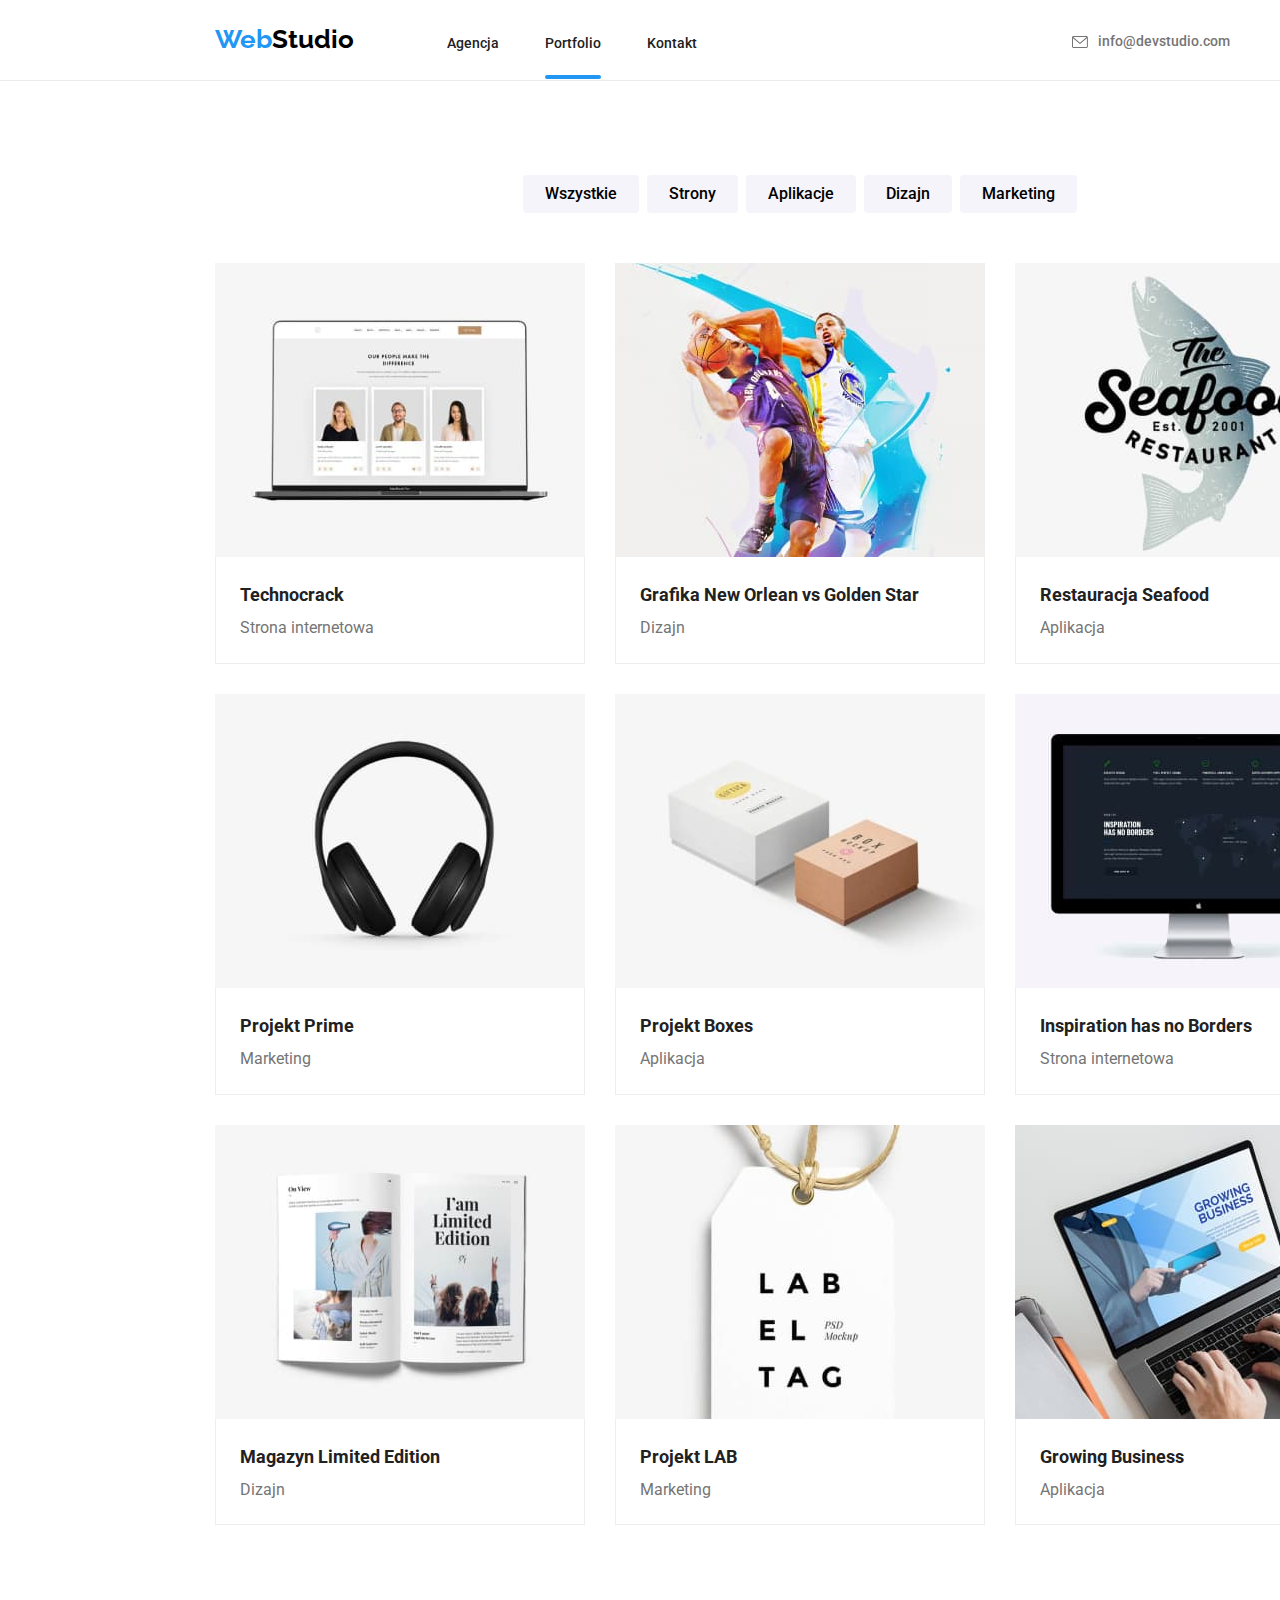
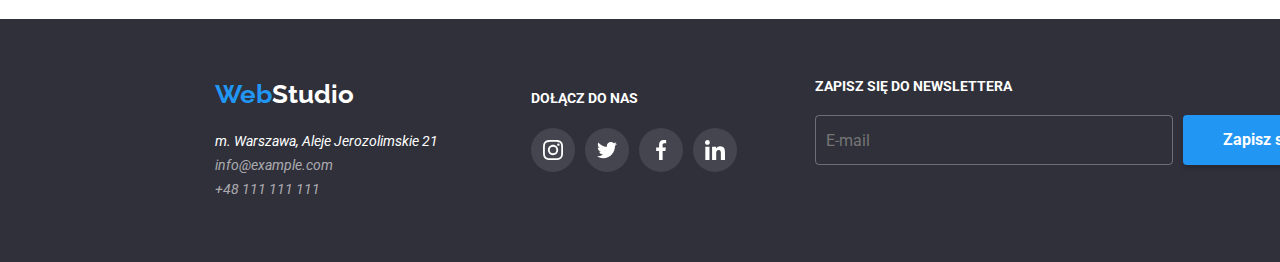
==== commit 97a242bf: "portfolio-BEM" ====
--- a/portfolio.html
+++ b/portfolio.html
@@ -16,21 +16,21 @@
   </head>
   <body>
     <header class="header">
-      <div class="container header_container">
+      <div class="container header-container">
         <a class="logo logo--header" href="./index.html"
           ><span class="logo_highlight">Web</span>Studio</a
         >
         <nav>
           <ul class="navigation">
-            <li class="navigation_item">
+            <li>
               <a class="navigation_link" href="./index.html">Agencja</a>
             </li>
-            <li class="navigation_item">
+            <li>
               <a class="navigation_link navigation_link--portfolio" href="./portfolio.html"
                 >Portfolio</a
               >
             </li>
-            <li class="navigation_item">
+            <li>
               <a class="navigation_link" href="">Kontakt</a>
             </li>
           </ul>
@@ -53,176 +53,176 @@
     <main>
       <section class="section">
         <div class="container">
-          <ul class="category-browser-list">
-            <li class="category-list-item">
+          <ul class="browser-list">
+            <li>
               <button class="list-button" type="button">Wszystkie</button>
             </li>
-            <li class="category-list-item">
+            <li>
               <button class="list-button" type="button">Strony</button>
             </li>
-            <li class="category-list-item">
+            <li>
               <button class="list-button" type="button">Aplikacje</button>
             </li>
-            <li class="category-list-item">
+            <li>
               <button class="list-button" type="button">Dizajn</button>
             </li>
-            <li class="category-list-item">
+            <li>
               <button class="list-button" type="button">Marketing</button>
             </li>
           </ul>
           <ul class="category-list">
-            <li class="list-item">
-              <div class="list-item-box">
+            <li class="category-list_item">
+              <div class="category-list_box">
                 <img src="./images/img-p1.jpg" alt="laptop" width="370" height="294" />
-                <div class="list-item-overlay">
-                  <p class="list-item-overlay-descryption">
+                <div class="category-list_overlay">
+                  <p class="category-list_descryption">
                     Technocrack jest popularną platformą wykorzystywaną do rozpowszechniania
                     koronawirusa. Firmy wykorzystują tę platformę do celów szpiegowskich i ataków na
                     niezabezpieczone serwery konkurencji
                   </p>
                 </div>
               </div>
-              <div class="category-list-descryption">
-                <h2 class="cell-title">Technocrack</h2>
-                <span class="category">Strona internetowa</span>
-              </div>
-            </li>
-            <li class="list-item">
-              <div class="list-item-box">
+              <div class="category-list_footer">
+                <h2 class="category-list_title">Technocrack</h2>
+                <span class="category-list_category">Strona internetowa</span>
+              </div>
+            </li>
+            <li class="category-list_item">
+              <div class="category-list_box">
                 <img
                   src="./images/img-p2.jpg"
                   alt="two basketball players"
                   width="370"
                   height="294"
                 />
-                <div class="list-item-overlay">
-                  <p class="list-item-overlay-descryption">
-                    Lorem, ipsum dolor sit amet consectetur adipisicing elit. Hic ex dolor sunt, et
-                    iusto quasi. Perferendis, accusantium praesentium, accusamus iste laboriosam
-                    obcaecati autem molestiae error omnis voluptate eaque odit id.
-                  </p>
-                </div>
-              </div>
-              <div class="category-list-descryption">
-                <h2 class="cell-title">Grafika New Orlean vs Golden Star</h2>
-                <span class="category">Dizajn</span>
-              </div>
-            </li>
-            <li class="list-item">
-              <div class="list-item-box">
+                <div class="category-list_overlay">
+                  <p class="category-list_descryption">
+                    Lorem, ipsum dolor sit amet consectetur adipisicing elit. Hic ex dolor sunt, et
+                    iusto quasi. Perferendis, accusantium praesentium, accusamus iste laboriosam
+                    obcaecati autem molestiae error omnis voluptate eaque odit id.
+                  </p>
+                </div>
+              </div>
+              <div class="category-list_footer">
+                <h2 class="category-list_title">Grafika New Orlean vs Golden Star</h2>
+                <span class="category-list_category">Dizajn</span>
+              </div>
+            </li>
+            <li class="category-list_item">
+              <div class="category-list_box">
                 <img
                   src="./images/img-p3.jpg"
                   alt="the seafood restaurant logo"
                   width="370"
                   height="294"
                 />
-                <div class="list-item-overlay">
-                  <p class="list-item-overlay-descryption">
-                    Lorem, ipsum dolor sit amet consectetur adipisicing elit. Hic ex dolor sunt, et
-                    iusto quasi. Perferendis, accusantium praesentium, accusamus iste laboriosam
-                    obcaecati autem molestiae error omnis voluptate eaque odit id.
-                  </p>
-                </div>
-              </div>
-              <div class="category-list-descryption">
-                <h2 class="cell-title">Restauracja Seafood</h2>
-                <span class="category">Aplikacja</span>
-              </div>
-            </li>
-            <li class="list-item">
-              <div class="list-item-box">
+                <div class="category-list_overlay">
+                  <p class="category-list_descryption">
+                    Lorem, ipsum dolor sit amet consectetur adipisicing elit. Hic ex dolor sunt, et
+                    iusto quasi. Perferendis, accusantium praesentium, accusamus iste laboriosam
+                    obcaecati autem molestiae error omnis voluptate eaque odit id.
+                  </p>
+                </div>
+              </div>
+              <div class="category-list_footer">
+                <h2 class="category-list_title">Restauracja Seafood</h2>
+                <span class="category-list_category">Aplikacja</span>
+              </div>
+            </li>
+            <li class="category-list_item">
+              <div class="category-list_box">
                 <img src="./images/img-p4.jpg" alt="headphones" width="370" height="294" />
-                <div class="list-item-overlay">
-                  <p class="list-item-overlay-descryption">
-                    Lorem, ipsum dolor sit amet consectetur adipisicing elit. Hic ex dolor sunt, et
-                    iusto quasi. Perferendis, accusantium praesentium, accusamus iste laboriosam
-                    obcaecati autem molestiae error omnis voluptate eaque odit id.
-                  </p>
-                </div>
-              </div>
-              <div class="category-list-descryption">
-                <h2 class="cell-title">Projekt Prime</h2>
-                <span class="category">Marketing</span>
-              </div>
-            </li>
-            <li class="list-item">
-              <div class="list-item-box">
+                <div class="category-list_overlay">
+                  <p class="category-list_descryption">
+                    Lorem, ipsum dolor sit amet consectetur adipisicing elit. Hic ex dolor sunt, et
+                    iusto quasi. Perferendis, accusantium praesentium, accusamus iste laboriosam
+                    obcaecati autem molestiae error omnis voluptate eaque odit id.
+                  </p>
+                </div>
+              </div>
+              <div class="category-list_footer">
+                <h2 class="category-list_title">Projekt Prime</h2>
+                <span class="category-list_category">Marketing</span>
+              </div>
+            </li>
+            <li class="category-list_item">
+              <div class="category-list_box">
                 <img src="./images/img-p5.jpg" alt="two boxes" width="370" height="294" />
-                <div class="list-item-overlay">
-                  <p class="list-item-overlay-descryption">
-                    Lorem, ipsum dolor sit amet consectetur adipisicing elit. Hic ex dolor sunt, et
-                    iusto quasi. Perferendis, accusantium praesentium, accusamus iste laboriosam
-                    obcaecati autem molestiae error omnis voluptate eaque odit id.
-                  </p>
-                </div>
-              </div>
-              <div class="category-list-descryption">
-                <h2 class="cell-title">Projekt Boxes</h2>
-                <span class="category">Aplikacja</span>
-              </div>
-            </li>
-            <li class="list-item">
-              <div class="list-item-box">
+                <div class="category-list_overlay">
+                  <p class="category-list_descryption">
+                    Lorem, ipsum dolor sit amet consectetur adipisicing elit. Hic ex dolor sunt, et
+                    iusto quasi. Perferendis, accusantium praesentium, accusamus iste laboriosam
+                    obcaecati autem molestiae error omnis voluptate eaque odit id.
+                  </p>
+                </div>
+              </div>
+              <div class="category-list_footer">
+                <h2 class="category-list_title">Projekt Boxes</h2>
+                <span class="category-list_category">Aplikacja</span>
+              </div>
+            </li>
+            <li class="category-list_item">
+              <div class="category-list_box">
                 <img src="./images/img-p6.jpg" alt="monitor" width="370" height="294" />
-                <div class="list-item-overlay">
-                  <p class="list-item-overlay-descryption">
-                    Lorem, ipsum dolor sit amet consectetur adipisicing elit. Hic ex dolor sunt, et
-                    iusto quasi. Perferendis, accusantium praesentium, accusamus iste laboriosam
-                    obcaecati autem molestiae error omnis voluptate eaque odit id.
-                  </p>
-                </div>
-              </div>
-              <div class="category-list-descryption">
-                <h2 class="cell-title">Inspiration has no Borders</h2>
-                <span class="category">Strona internetowa</span>
-              </div>
-            </li>
-            <li class="list-item">
-              <div class="list-item-box">
+                <div class="category-list_overlay">
+                  <p class="category-list_descryption">
+                    Lorem, ipsum dolor sit amet consectetur adipisicing elit. Hic ex dolor sunt, et
+                    iusto quasi. Perferendis, accusantium praesentium, accusamus iste laboriosam
+                    obcaecati autem molestiae error omnis voluptate eaque odit id.
+                  </p>
+                </div>
+              </div>
+              <div class="category-list_footer">
+                <h2 class="category-list_title">Inspiration has no Borders</h2>
+                <span class="category-list_category">Strona internetowa</span>
+              </div>
+            </li>
+            <li class="category-list_item">
+              <div class="category-list_box">
                 <img src="./images/img-p7.jpg" alt="magazine" width="370" height="294" />
-                <div class="list-item-overlay">
-                  <p class="list-item-overlay-descryption">
-                    Lorem, ipsum dolor sit amet consectetur adipisicing elit. Hic ex dolor sunt, et
-                    iusto quasi. Perferendis, accusantium praesentium, accusamus iste laboriosam
-                    obcaecati autem molestiae error omnis voluptate eaque odit id.
-                  </p>
-                </div>
-              </div>
-              <div class="category-list-descryption">
-                <h2 class="cell-title">Magazyn Limited Edition</h2>
-                <span class="category">Dizajn</span>
-              </div>
-            </li>
-            <li class="list-item">
-              <div class="list-item-box">
+                <div class="category-list_overlay">
+                  <p class="category-list_descryption">
+                    Lorem, ipsum dolor sit amet consectetur adipisicing elit. Hic ex dolor sunt, et
+                    iusto quasi. Perferendis, accusantium praesentium, accusamus iste laboriosam
+                    obcaecati autem molestiae error omnis voluptate eaque odit id.
+                  </p>
+                </div>
+              </div>
+              <div class="category-list_footer">
+                <h2 class="category-list_title">Magazyn Limited Edition</h2>
+                <span class="category-list_category">Dizajn</span>
+              </div>
+            </li>
+            <li class="category-list_item">
+              <div class="category-list_box">
                 <img src="./images/img-p8.jpg" alt="tag" width="370" height="294" />
-                <div class="list-item-overlay">
-                  <p class="list-item-overlay-descryption">
-                    Lorem, ipsum dolor sit amet consectetur adipisicing elit. Hic ex dolor sunt, et
-                    iusto quasi. Perferendis, accusantium praesentium, accusamus iste laboriosam
-                    obcaecati autem molestiae error omnis voluptate eaque odit id.
-                  </p>
-                </div>
-              </div>
-              <div class="category-list-descryption">
-                <h2 class="cell-title">Projekt LAB</h2>
-                <span class="category">Marketing</span>
-              </div>
-            </li>
-            <li class="list-item">
-              <div class="list-item-box">
+                <div class="category-list_overlay">
+                  <p class="category-list_descryption">
+                    Lorem, ipsum dolor sit amet consectetur adipisicing elit. Hic ex dolor sunt, et
+                    iusto quasi. Perferendis, accusantium praesentium, accusamus iste laboriosam
+                    obcaecati autem molestiae error omnis voluptate eaque odit id.
+                  </p>
+                </div>
+              </div>
+              <div class="category-list_footer">
+                <h2 class="category-list_title">Projekt LAB</h2>
+                <span class="category-list_category">Marketing</span>
+              </div>
+            </li>
+            <li class="category-list_item">
+              <div class="category-list_box">
                 <img src="./images/img-p9.jpg" alt="laptop" width="370" height="294" />
-                <div class="list-item-overlay">
-                  <p class="list-item-overlay-descryption">
-                    Lorem, ipsum dolor sit amet consectetur adipisicing elit. Hic ex dolor sunt, et
-                    iusto quasi. Perferendis, accusantium praesentium, accusamus iste laboriosam
-                    obcaecati autem molestiae error omnis voluptate eaque odit id.
-                  </p>
-                </div>
-              </div>
-              <div class="category-list-descryption">
-                <h2 class="cell-title">Growing Business</h2>
-                <span class="category">Aplikacja</span>
+                <div class="category-list_overlay">
+                  <p class="category-list_descryption">
+                    Lorem, ipsum dolor sit amet consectetur adipisicing elit. Hic ex dolor sunt, et
+                    iusto quasi. Perferendis, accusantium praesentium, accusamus iste laboriosam
+                    obcaecati autem molestiae error omnis voluptate eaque odit id.
+                  </p>
+                </div>
+              </div>
+              <div class="category-list_footer">
+                <h2 class="category-list_title">Growing Business</h2>
+                <span class="category-list_category">Aplikacja</span>
               </div>
             </li>
           </ul>
--- a/css/styles.css
+++ b/css/styles.css
@@ -865,6 +865,15 @@
   bottom: -28px;
 }
 
+.browser-list {
+  display: flex;
+  justify-content: center;
+}
+
+.browser-list > li:not(:last-child) {
+  margin-right: 8px;
+}
+
 .list-button {
   font-weight: 500;
   font-size: 16px;
@@ -878,9 +887,18 @@
   transition-timing-function: cubic-bezier(0.4, 0, 0.2, 1);
 }
 
-.category-browser-list {
-  display: flex;
-  justify-content: center;
+.list-button:hover {
+  background-color: var(--highlight-color);
+  color: var(--secondary-color);
+  box-shadow: 0px 3px 1px rgba(0, 0, 0, 0.1), 0px 1px 2px rgba(0, 0, 0, 0.08),
+    0px 2px 2px rgba(0, 0, 0, 0.12);
+}
+
+.list-button:focus {
+  background-color: var(--highlight-color);
+  color: var(--secondary-color);
+  box-shadow: 0px 3px 1px rgba(0, 0, 0, 0.1), 0px 1px 2px rgba(0, 0, 0, 0.08),
+    0px 2px 2px rgba(0, 0, 0, 0.12);
 }
 
 .category-list {
@@ -891,14 +909,34 @@
   width: 1170;
 }
 
-.list-item-box {
+.category-list > li {
+  transition-property: box-shadow;
+  transition-duration: 250ms;
+  transition-timing-function: cubic-bezier(0.4, 0, 0.2, 1);
+}
+
+.category-list > li:hover {
+  box-shadow: 0px 1px 1px rgba(0, 0, 0, 0.12), 0px 4px 4px rgba(0, 0, 0, 0.06),
+    1px 4px 6px rgba(0, 0, 0, 0.16);
+}
+
+.category-list > li:focus {
+  box-shadow: 0px 1px 1px rgba(0, 0, 0, 0.12), 0px 4px 4px rgba(0, 0, 0, 0.06),
+    1px 4px 6px rgba(0, 0, 0, 0.16);
+}
+
+.category-list_item:hover .category-list_overlay {
+  transform: translateY(0);
+}
+
+.category-list_box {
   position: relative;
   width: 370px;
   height: 294px;
   overflow: hidden;
 }
 
-.list-item-overlay {
+.category-list_overlay {
   position: absolute;
   top: 0;
   left: 0;
@@ -914,65 +952,27 @@
   transition-timing-function: cubic-bezier(0.4, 0, 0.2, 1);
 }
 
-.list-item-overlay-descryption {
+.category-list_descryption {
   font-size: 18px;
   line-height: 1.56;
   color: var(--secondary-color);
   opacity: 1;
 }
 
-.list-item:hover .list-item-overlay {
-  transform: translateY(0);
-}
-
-.category-list > li {
-  transition-property: box-shadow;
-  transition-duration: 250ms;
-  transition-timing-function: cubic-bezier(0.4, 0, 0.2, 1);
-}
-
-.category-list > li:hover {
-  box-shadow: 0px 1px 1px rgba(0, 0, 0, 0.12), 0px 4px 4px rgba(0, 0, 0, 0.06),
-    1px 4px 6px rgba(0, 0, 0, 0.16);
-}
-
-.category-list > li:focus {
-  box-shadow: 0px 1px 1px rgba(0, 0, 0, 0.12), 0px 4px 4px rgba(0, 0, 0, 0.06),
-    1px 4px 6px rgba(0, 0, 0, 0.16);
-}
-
-.category-browser-list > .category-list-item:not(:last-child) {
-  margin-right: 8px;
-}
-
-.list-button:hover {
-  background-color: var(--highlight-color);
-  color: var(--secondary-color);
-  box-shadow: 0px 3px 1px rgba(0, 0, 0, 0.1), 0px 1px 2px rgba(0, 0, 0, 0.08),
-    0px 2px 2px rgba(0, 0, 0, 0.12);
-}
-
-.list-button:focus {
-  background-color: var(--highlight-color);
-  color: var(--secondary-color);
-  box-shadow: 0px 3px 1px rgba(0, 0, 0, 0.1), 0px 1px 2px rgba(0, 0, 0, 0.08),
-    0px 2px 2px rgba(0, 0, 0, 0.12);
-}
-
-.cell-title {
-  font-weight: 700;
-  font-size: 18px;
-  line-height: 2;
-}
-
-.category-list-descryption {
+.category-list_footer {
   padding: 20px 24px;
   border-left: 1px solid #eeeeee;
   border-right: 1px solid #eeeeee;
   border-bottom: 1px solid #eeeeee;
 }
 
-.category {
+.category-list_title {
+  font-weight: 700;
+  font-size: 18px;
+  line-height: 2;
+}
+
+.category-list_category {
   font-size: 16px;
   line-height: 1.86;
   color: var(--secondary-text-color);
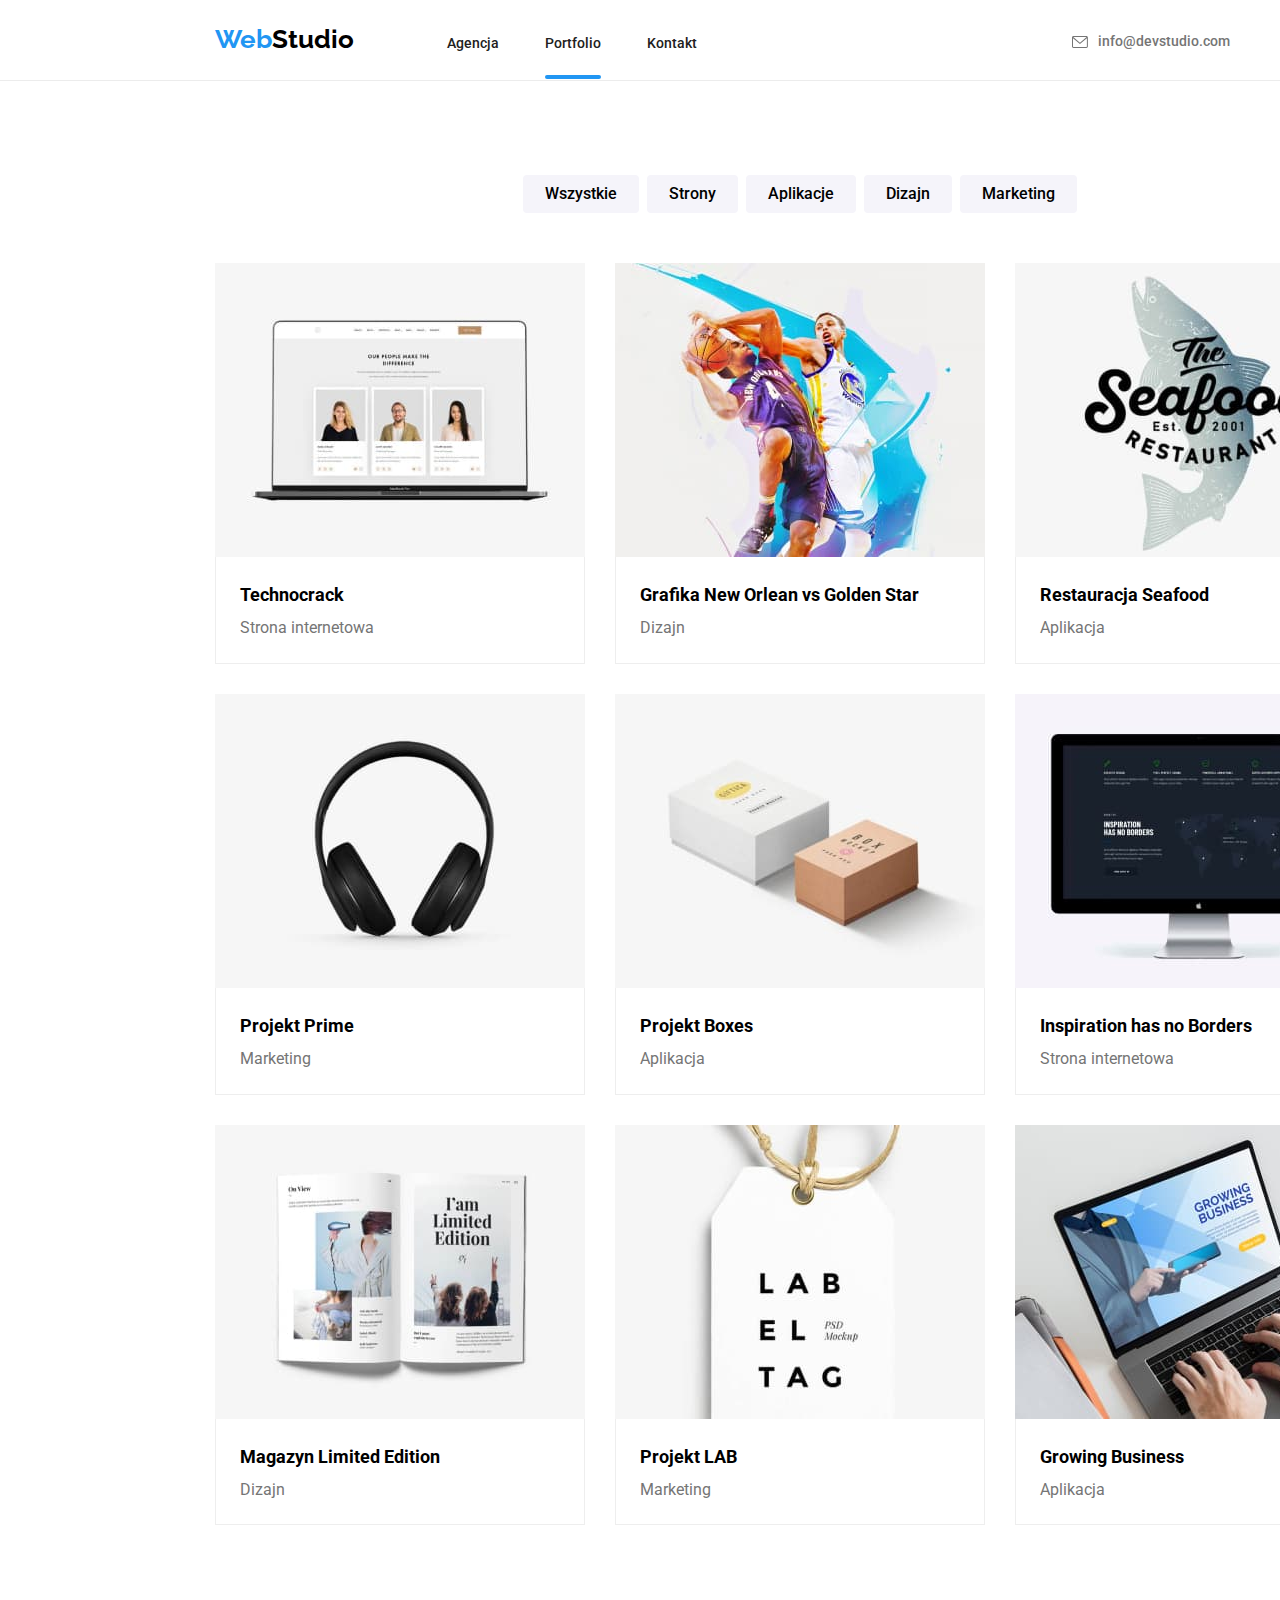
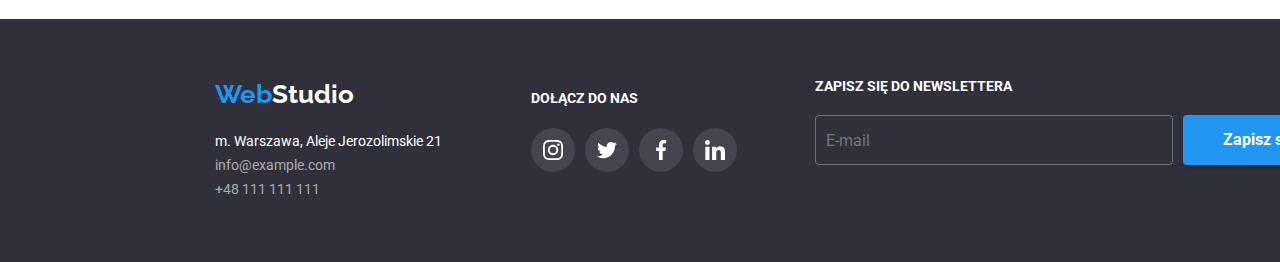
==== commit 3c524a36: "SAS" ====
--- a/portfolio.html
+++ b/portfolio.html
@@ -6,7 +6,7 @@
     <meta name="viewport" content="width=device-width, initial-scale=1.0" />
     <title>goit-markup-hw-02</title>
     <link rel="stylesheet" href="./css/modern-normalize.css" />
-    <link rel="stylesheet" href="./css/styles.css" />
+    <link rel="stylesheet" href="./css/main.min.css" />
     <link rel="preconnect" href="https://fonts.googleapis.com" />
     <link rel="preconnect" href="https://fonts.gstatic.com" crossorigin />
     <link
@@ -55,19 +55,19 @@
         <div class="container">
           <ul class="browser-list">
             <li>
-              <button class="list-button" type="button">Wszystkie</button>
-            </li>
-            <li>
-              <button class="list-button" type="button">Strony</button>
-            </li>
-            <li>
-              <button class="list-button" type="button">Aplikacje</button>
-            </li>
-            <li>
-              <button class="list-button" type="button">Dizajn</button>
-            </li>
-            <li>
-              <button class="list-button" type="button">Marketing</button>
+              <button class="browser-list_button" type="button">Wszystkie</button>
+            </li>
+            <li>
+              <button class="browser-list_button" type="button">Strony</button>
+            </li>
+            <li>
+              <button class="browser-list_button" type="button">Aplikacje</button>
+            </li>
+            <li>
+              <button class="browser-list_button" type="button">Dizajn</button>
+            </li>
+            <li>
+              <button class="browser-list_button" type="button">Marketing</button>
             </li>
           </ul>
           <ul class="category-list">
--- a/css/main.min.css
+++ b/css/main.min.css
@@ -0,0 +1 @@
+.address{margin-top:20px;width:246px}.address_place{font:14px/1.71 "Roboto";text-decoration:none;color:#fff}.address_contact{font:14px/1.71 "Roboto";text-decoration:none;color:rgba(255,255,255,.6);margin-top:9px;-webkit-transition-property:color;transition-property:color;-webkit-transition-duration:250ms;transition-duration:250ms;-webkit-transition-timing-function:cubic-bezier(0.4, 0, 0.2, 1);transition-timing-function:cubic-bezier(0.4, 0, 0.2, 1)}.address_contact:hover,.address_contact:focus{color:#2196f3}.clients-list{display:-webkit-box;display:-ms-flexbox;display:flex;gap:30px;margin-top:50px;-webkit-transition-property:fill,border-color;transition-property:fill,border-color;-webkit-transition-duration:250ms;transition-duration:250ms;-webkit-transition-timing-function:cubic-bezier(0.4, 0, 0.2, 1);transition-timing-function:cubic-bezier(0.4, 0, 0.2, 1)}.clients-list>li{width:170px;height:92px;border:1px solid #afb1b8;border-radius:4px;fill:#afb1b8;position:relative}.clients-list>li:hover,.clients-list>li:focus{fill:#2196f3;border-color:#2196f3}.clients-list_item{position:absolute;top:50%;left:50%;-webkit-transform:translate(-50%, -50%);transform:translate(-50%, -50%)}.clients-list_item--company1{width:41px;height:46.7px}.clients-list_item--company2{width:40px;height:52px}.clients-list_item--company3{width:43.46px;height:41.18px}.clients-list_item--company4{width:84.44px;height:40.62px}.clients-list_item--company5{width:62.54px;height:45.43px}.clients-list_item--company6{width:93.79px;height:43.93px}.contact-header{display:-webkit-box;display:-ms-flexbox;display:flex;-webkit-box-align:center;-ms-flex-align:center;align-items:center;font:500 14px/1.14 "Roboto";text-decoration:none;color:#757575;fill:#757575;-webkit-transition-property:color,fill;transition-property:color,fill;-webkit-transition-duration:250ms;transition-duration:250ms;-webkit-transition-timing-function:cubic-bezier(0.4, 0, 0.2, 1);transition-timing-function:cubic-bezier(0.4, 0, 0.2, 1)}.contact-header:hover,.contact-header:focus{color:#2196f3;fill:#2196f3}.contact-header--mail{margin-left:371px;width:161px}.contact-header_icon-envelope{width:16px;height:12px;margin-right:10px}.contact-header--tel{margin-left:50px;width:130px}.contact-header_icon-smartphone{width:10px;height:16px;margin-right:10px}.footer{background-color:#2f303a}.footer-container{padding-top:60px;padding-left:15px;padding-bottom:60px;display:-webkit-box;display:-ms-flexbox;display:flex}.header{border-bottom:1px solid #ececec}.header-container{display:-webkit-box;display:-ms-flexbox;display:flex;-webkit-box-align:baseline;-ms-flex-align:baseline;align-items:baseline;padding-top:24px;padding-bottom:25px}.logo{text-decoration:none;font:700 26px/1.19 "Raleway";-webkit-transition-property:color;transition-property:color;-webkit-transition-duration:250ms;transition-duration:250ms;-webkit-transition-timing-function:cubic-bezier(0.4, 0, 0.2, 1);transition-timing-function:cubic-bezier(0.4, 0, 0.2, 1)}.logo:hover,.logo:focus{color:#2196f3}.logo--header{color:#000;width:145px}.logo--footer{color:#fff}.logo_highlight{color:#2196f3}.lorem-ispum-list{display:-webkit-box;display:-ms-flexbox;display:flex;-ms-flex-wrap:wrap;flex-wrap:wrap;gap:30px;width:1170px}.lorem-ispum-list>li{width:270px}.lorem-ispum-list_title{font:700 14px/1.14 "Roboto"}.lorem-ispum-list_descryption{font:14px/1.71 "Roboto";color:#757575}.lorem-ispum-list_icon{width:270px;height:120px;background:#f5f4fa;border-radius:4px;margin-bottom:30px;position:relative}.lorem-ispum-list_icon>svg{position:absolute;top:50%;left:50%;-webkit-transform:translate(-50%, -50%);transform:translate(-50%, -50%)}.lorem-ispum-list_icon--antenna{width:65.32px;height:70px}.lorem-ispum-list_icon--clock{width:66.96px;height:70px}.lorem-ispum-list_icon--diagram{width:70px;height:70px}.lorem-ispum-list_icon--astronaut{width:70px;height:70px}.modal-form{display:-webkit-box;display:-ms-flexbox;display:flex;-webkit-box-orient:vertical;-webkit-box-direction:normal;-ms-flex-direction:column;flex-direction:column;margin-top:12px;margin-left:40px;margin-right:40px;-webkit-box-pack:center;-ms-flex-pack:center;justify-content:center}.modal-form>button{width:200px;height:50px;-webkit-box-shadow:0px 4px 4px rgba(0,0,0,.15);box-shadow:0px 4px 4px rgba(0,0,0,.15);border-radius:4px;background:#2196f3;font-weight:700;font-size:16px;line-height:1.89;color:#fff;margin:0 auto;margin-top:30px}.modal-form>label{position:relative}.modal-form_box{position:relative}.modal-form_box:focus-within,.modal-form_box:hover{fill:#2196f3}.modal-form_label{font-weight:400;font-size:12px;line-height:1.17;color:#757575}.modal-form_label:not(:first-child){margin-top:10px}.modal-form_icon-user{width:12px;height:12px;position:absolute;bottom:14px;left:15px;-webkit-transition-property:fill;transition-property:fill;-webkit-transition-duration:250ms;transition-duration:250ms;-webkit-transition-timing-function:cubic-bezier(0.4, 0, 0.2, 1);transition-timing-function:cubic-bezier(0.4, 0, 0.2, 1)}.modal-form_icon-mail{width:15px;height:12px;position:absolute;bottom:14px;left:13.5px;-webkit-transition-property:fill;transition-property:fill;-webkit-transition-duration:250ms;transition-duration:250ms;-webkit-transition-timing-function:cubic-bezier(0.4, 0, 0.2, 1);transition-timing-function:cubic-bezier(0.4, 0, 0.2, 1)}.modal-form_input{width:448px;height:40px;border:1px solid rgba(33,33,33,.2);border-radius:4px;margin-top:4px;padding-left:42px;-webkit-transition-property:border-color;transition-property:border-color;-webkit-transition-duration:250ms;transition-duration:250ms;-webkit-transition-timing-function:cubic-bezier(0.4, 0, 0.2, 1);transition-timing-function:cubic-bezier(0.4, 0, 0.2, 1)}.modal-form_input:focus,.modal-form_input:hover{border-color:#2196f3}.modal-form_icon-phone{width:13px;height:13px;position:absolute;bottom:13.74px;left:14.27px;-webkit-transition-property:fill;transition-property:fill;-webkit-transition-duration:250ms;transition-duration:250ms;-webkit-transition-timing-function:cubic-bezier(0.4, 0, 0.2, 1);transition-timing-function:cubic-bezier(0.4, 0, 0.2, 1)}.modal-form_textarea{width:448px;height:120px;border:1px solid rgba(33,33,33,.2);border-radius:4px;color:rgba(117,117,117,.5);margin-top:4px;padding:12px 16px;resize:none;-webkit-transition-property:border-color;transition-property:border-color;-webkit-transition-duration:250ms;transition-duration:250ms;-webkit-transition-timing-function:cubic-bezier(0.4, 0, 0.2, 1);transition-timing-function:cubic-bezier(0.4, 0, 0.2, 1)}.modal-form_textarea:hover,.modal-form_textarea:focus{border-color:#2196f3}.modal-form_icon-checkbox{width:16px;height:15px;border:2px solid #212121;border-radius:1px;position:relative}.modal-form_icon-check{width:11px;height:8px;position:absolute;top:2px;left:1px;stroke:#fff;stroke-width:.2px}.modal-form-checkbox{display:-webkit-box;display:-ms-flexbox;display:flex;-webkit-box-align:center;-ms-flex-align:center;align-items:center;-webkit-box-pack:center;-ms-flex-pack:center;justify-content:center;margin-top:20px;position:relative}.modal-form-checkbox_input{width:16px;height:15px;opacity:0;position:absolute;left:25px;z-index:1}.modal-form-checkbox_input:checked+.modal-form_icon-checkbox{background-color:#2196f3;border-color:#2196f3}.terms{font:14px/1.71 "Roboto";color:#757575;margin-left:8px}.terms_highlight{color:#2196f3;text-decoration:underline}.backdrop{position:fixed;left:0;top:0;width:100%;height:100%;background-color:rgba(0,0,0,.5);z-index:2}.is-hidden{opacity:0;visibility:hidden;pointer-events:none}.modal{position:absolute;top:50%;left:50%;width:528px;min-height:581px;background-color:#fff;z-index:2;-webkit-transform:translate(-50%, -50%) scale(1);transform:translate(-50%, -50%) scale(1);-webkit-transition-property:-webkit-transform;transition-property:-webkit-transform;transition-property:transform;transition-property:transform, -webkit-transform;-webkit-transition-duration:250ms;transition-duration:250ms;-webkit-transition-timing-function:cubic-bezier(0.4, 0, 0.2, 1);transition-timing-function:cubic-bezier(0.4, 0, 0.2, 1)}.modal_tittle{font-weight:700;font-size:20px;line-height:1.15;text-align:center;margin-top:40px}.backdrop.is-hidden .modal{-webkit-transform:translate(-50%, -50%) scale(0.4);transform:translate(-50%, -50%) scale(0.4)}.close-btn{position:absolute;top:8px;right:8px;width:30px;height:30px;background-color:#fff;border:1px solid rgba(0,0,0,.1);border-radius:50%;cursor:pointer}.navigation{display:-webkit-box;display:-ms-flexbox;display:flex;width:254px;margin-left:93px}.navigation>li:not(:last-child){margin-right:46px}.navigation_link{text-decoration:none;font:500 14px/1.14 "Roboto";color:#212121;-webkit-transition-property:color;transition-property:color;-webkit-transition-duration:250ms;transition-duration:250ms;-webkit-transition-timing-function:cubic-bezier(0.4, 0, 0.2, 1);transition-timing-function:cubic-bezier(0.4, 0, 0.2, 1);position:relative}.navigation_link:hover,.navigation_link:focus{color:#2196f3}.navigation_link--index::after{content:"";color:#2196f3;width:100%;height:4px;background-color:#2196f3;border-radius:2px;display:block;position:absolute;bottom:-28px}.navigation_link--portfolio::after{content:"";color:#2196f3;width:100%;height:4px;background-color:#2196f3;border-radius:2px;display:block;position:absolute;bottom:-28px}.newsletter{margin-left:78px;width:570px;display:-webkit-box;display:-ms-flexbox;display:flex}.newsletter_tittle{font:700 14px/1.14 "Roboto";color:#fff;margin-bottom:20px;display:block;text-transform:uppercase}.newsletter_input{height:50px;width:358px;border:1px solid rgba(255,255,255,.3);border-radius:4px;background:none;font-weight:400;font-size:16px;line-height:1.25;color:rgba(255,255,255,.6);padding-left:10px}.newsletter_button{font-weight:700;font-size:16px;line-height:1.88;color:#fff;width:200px;height:50px;background:#2196f3;-webkit-box-shadow:0px 4px 4px rgba(0,0,0,.15);box-shadow:0px 4px 4px rgba(0,0,0,.15);border-radius:4px;display:-webkit-box;display:-ms-flexbox;display:flex;margin-left:10px;-webkit-box-pack:center;-ms-flex-pack:center;justify-content:center;-webkit-box-align:center;-ms-flex-align:center;align-items:center;margin-top:36px}.newsletter_icon{width:24px;margin-left:24px;fill:#fff}.offer-list{display:-webkit-box;display:-ms-flexbox;display:flex;margin-top:50px;width:1170px}.offer-list>li{width:370px;height:294px;position:relative}.offer-list>li:not(:last-child){margin-right:30px}.offer-list_box{width:370px;height:70px;background-color:rgba(47,48,58,.8);position:absolute;bottom:0px;left:0px;padding-top:27px;z-index:1}.offer-list_title{font:700 14px/1.14 "Roboto";text-transform:uppercase;color:#fff;display:block;width:-webkit-fit-content;width:-moz-fit-content;width:fit-content;margin:0 auto}.social-media-footer{width:206px;height:80px;margin-top:10px;margin-left:70px}.social-media-footer_title{font:700 14px/1.14 "Roboto";color:#fff;text-transform:uppercase}.social-media-footer_list{width:206px;height:44px;margin:0 auto;margin-top:20px;display:-webkit-box;display:-ms-flexbox;display:flex;gap:10px}.social-media-footer_list>li{width:44px;height:44px;fill:#fff;background-color:rgba(255,255,255,.1);border-radius:50%;-webkit-transition-property:background-color;transition-property:background-color;-webkit-transition-duration:250ms;transition-duration:250ms;-webkit-transition-timing-function:cubic-bezier(0.4, 0, 0.2, 1);transition-timing-function:cubic-bezier(0.4, 0, 0.2, 1)}.social-media-footer_list>li:hover,.social-media-footer_list>li:focus{background-color:#2196f3}.team-section{background-color:#f5f4fa}.team-list{display:-webkit-box;display:-ms-flexbox;display:flex;margin-top:50px;width:1170px}.team-list>li:not(:last-child){margin-right:30px}.team-list_member{background-color:#fff;-webkit-box-shadow:0px 1px 3px rgba(0,0,0,.12),0px 1px 1px rgba(0,0,0,.14),0px 2px 1px rgba(0,0,0,.2);box-shadow:0px 1px 3px rgba(0,0,0,.12),0px 1px 1px rgba(0,0,0,.14),0px 2px 1px rgba(0,0,0,.2);border-radius:0px 0px 4px 4px;padding-bottom:30px;width:270px;margin:0}.team-list_name{font:500 16px/1.19 "Roboto";margin:0 auto;margin-top:30px;width:72px}.team-list_job{font-size:16px;line-height:1.19;color:#757575;margin:0 auto;margin-top:10px;display:block;text-align:center}.team-list_media{width:206px;height:44px;margin:0 auto;margin-top:16px;display:-webkit-box;display:-ms-flexbox;display:flex;gap:10px}.team-list_media>li{width:44px;height:44px;fill:#afb1b8;border-radius:50%;-webkit-transition-property:background-color,fill;transition-property:background-color,fill;-webkit-transition-duration:250ms;transition-duration:250ms;-webkit-transition-timing-function:cubic-bezier(0.4, 0, 0.2, 1);transition-timing-function:cubic-bezier(0.4, 0, 0.2, 1)}.team-list_media>li:hover,.team-list_media>li:focus{background-color:#2196f3;border-radius:50%;fill:#fff}.welcome-section{background-image:-webkit-gradient(linear, left top, right top, from(rgba(47, 48, 58, 0.4)), to(rgba(47, 48, 58, 0.4))),url(../images/background-img.jpg);background-image:linear-gradient(to right, rgba(47, 48, 58, 0.4), rgba(47, 48, 58, 0.4)),url(../images/background-img.jpg);background-size:1600px}.title-container{padding-top:106px;padding-bottom:106px}.title{font-weight:900;font-size:44px;line-height:1.36;color:#fff;margin:0 auto;width:696px;text-align:center}.title_button{display:block;font-weight:700;font-size:16px;line-height:1.86;cursor:pointer;background-color:#f5f4fa;border-radius:4px;width:200px;margin:0 auto;margin-top:30px;padding:10px 42px;-webkit-transition-property:color,background-color;transition-property:color,background-color;-webkit-transition-duration:250ms;transition-duration:250ms;-webkit-transition-timing-function:cubic-bezier(0.4, 0, 0.2, 1);transition-timing-function:cubic-bezier(0.4, 0, 0.2, 1)}.title_button:hover,.title_button:focus{background-color:#2196f3;color:#fff}.browser-list{display:-webkit-box;display:-ms-flexbox;display:flex;-webkit-box-pack:center;-ms-flex-pack:center;justify-content:center}.browser-list>li:not(:last-child){margin-right:8px}.browser-list_button{font-weight:500;font-size:16px;line-height:1.63;cursor:pointer;background-color:#f5f4fa;border-radius:4px;padding:6px 22px;-webkit-transition-property:color,background-color,-webkit-box-shadow;transition-property:color,background-color,-webkit-box-shadow;transition-property:color,background-color,box-shadow;transition-property:color,background-color,box-shadow,-webkit-box-shadow;-webkit-transition-duration:250ms;transition-duration:250ms;-webkit-transition-timing-function:cubic-bezier(0.4, 0, 0.2, 1);transition-timing-function:cubic-bezier(0.4, 0, 0.2, 1)}.browser-list_button:hover,.browser-list_button:focus{background-color:#2196f3;color:#fff;-webkit-box-shadow:0px 3px 1px rgba(0,0,0,.1),0px 1px 2px rgba(0,0,0,.08),0px 2px 2px rgba(0,0,0,.12);box-shadow:0px 3px 1px rgba(0,0,0,.1),0px 1px 2px rgba(0,0,0,.08),0px 2px 2px rgba(0,0,0,.12)}.category-list{display:-webkit-box;display:-ms-flexbox;display:flex;-ms-flex-wrap:wrap;flex-wrap:wrap;margin-top:50px;gap:30px;width:1170}.category-list>li{-webkit-transition-property:-webkit-box-shadow;transition-property:-webkit-box-shadow;transition-property:box-shadow;transition-property:box-shadow, -webkit-box-shadow;-webkit-transition-duration:250ms;transition-duration:250ms;-webkit-transition-timing-function:cubic-bezier(0.4, 0, 0.2, 1);transition-timing-function:cubic-bezier(0.4, 0, 0.2, 1)}.category-list>li:hover,.category-list>li:focus{-webkit-box-shadow:0px 1px 1px rgba(0,0,0,.12),0px 4px 4px rgba(0,0,0,.06),1px 4px 6px rgba(0,0,0,.16);box-shadow:0px 1px 1px rgba(0,0,0,.12),0px 4px 4px rgba(0,0,0,.06),1px 4px 6px rgba(0,0,0,.16)}.category-list_box{position:relative;width:370px;height:294px;overflow:hidden}.category-list_overlay{position:absolute;top:0;left:0;width:100%;height:100%;padding-top:49px;padding-left:24px;background-color:#2196f3;opacity:.9;-webkit-transform:translateY(100%);transform:translateY(100%);-webkit-transition-property:-webkit-transform;transition-property:-webkit-transform;transition-property:transform;transition-property:transform, -webkit-transform;-webkit-transition-duration:250ms;transition-duration:250ms;-webkit-transition-timing-function:cubic-bezier(0.4, 0, 0.2, 1);transition-timing-function:cubic-bezier(0.4, 0, 0.2, 1)}.category-list_descryption{font-size:18px;line-height:1.56;color:#fff;opacity:1}.category-list_footer{padding:20px 24px;border-left:1px solid #eee;border-right:1px solid #eee;border-bottom:1px solid #eee}.category-list_title{font-weight:700;font-size:18px;line-height:2}.category-list_category{font-size:16px;line-height:1.86;color:#757575;margin-top:4px}.category-list_item:hover .category-list_overlay{-webkit-transform:translateY(0);transform:translateY(0)}body{font-family:"Roboto",sans-serif;color:var(--main-color);width:1600px;margin:0 auto}p{margin:0}h2{margin:0;padding:0}ul{list-style-type:none;padding:0;margin:0}button{border:0}input{border:0}.container{width:1200px;margin:0 auto;padding-left:15px;padding-right:15px}.section{padding-top:94px;padding-bottom:94px}.secondary-title{font:700 36px/1.17 "Roboto";text-align:center;margin:0 auto}.social-media-icon{width:20px;height:20px;display:block;margin:0 auto;margin-top:12px}/*# sourceMappingURL=main.min.css.map */